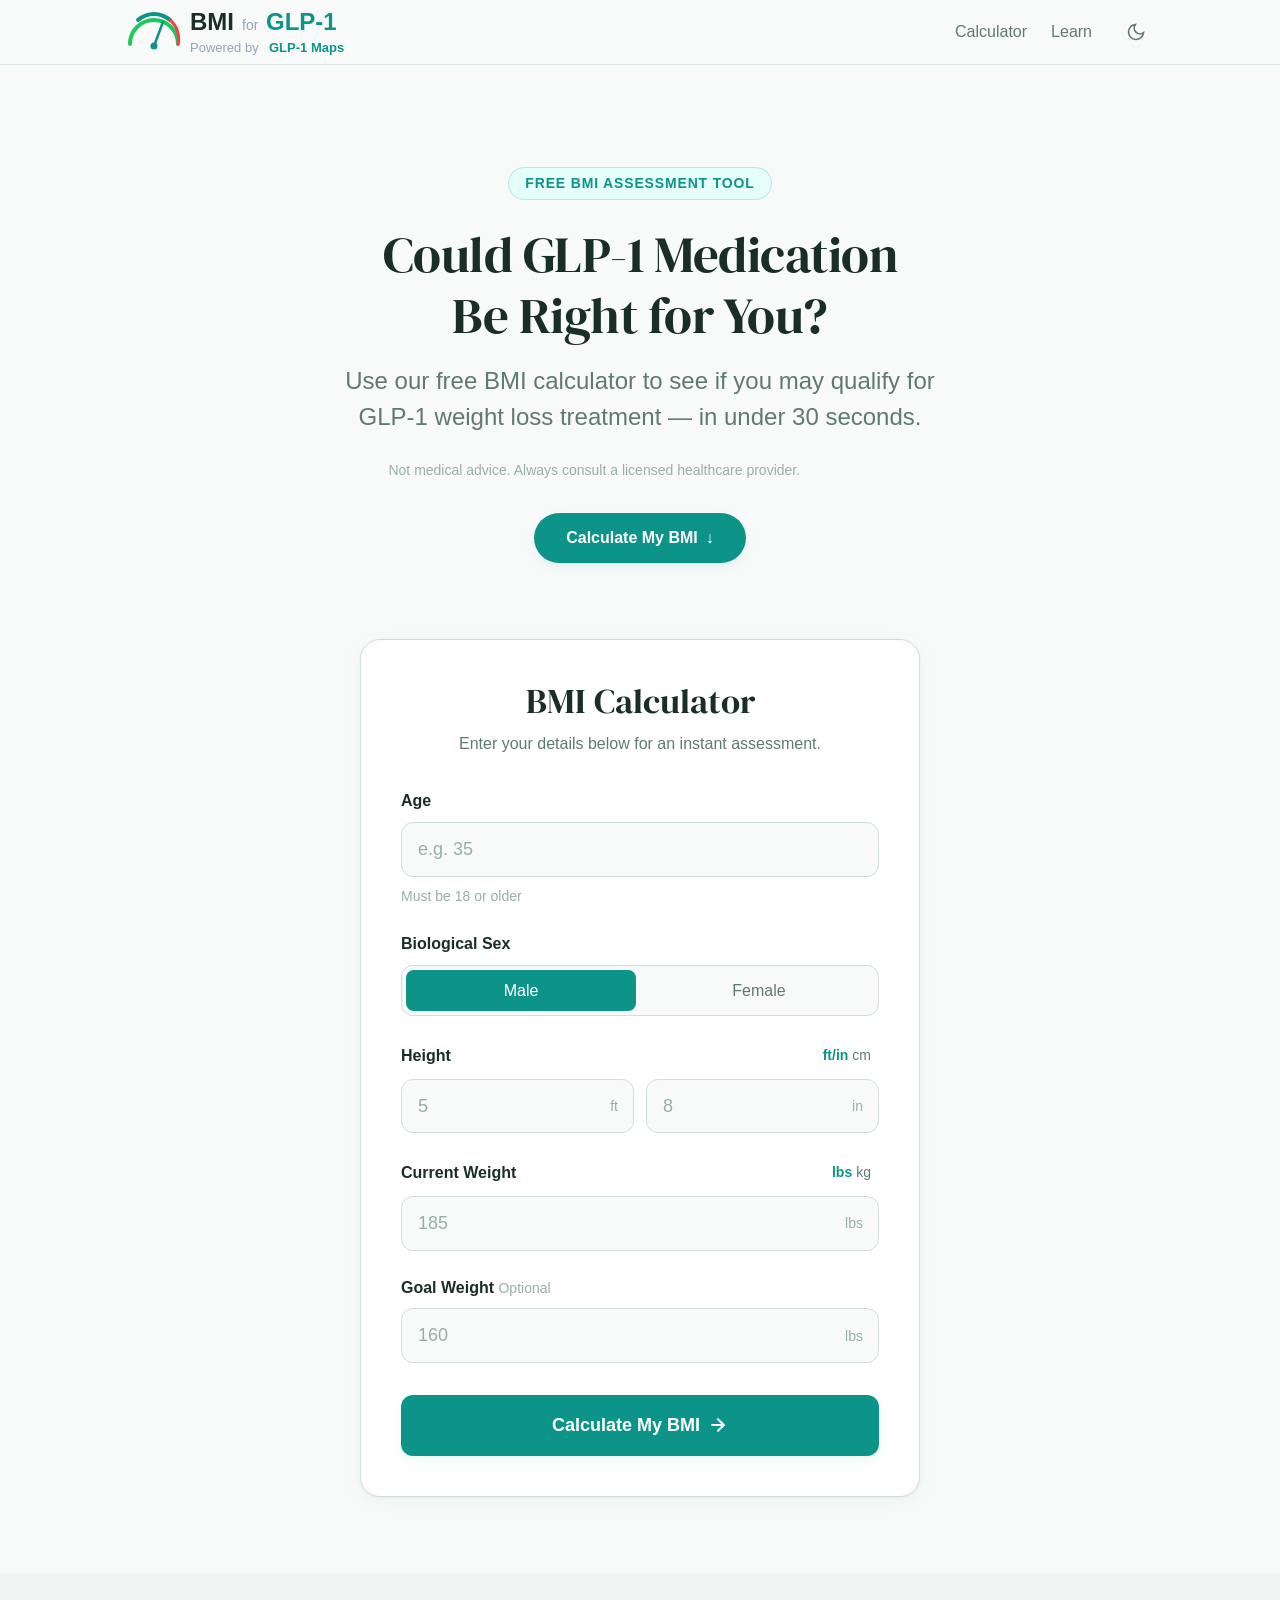
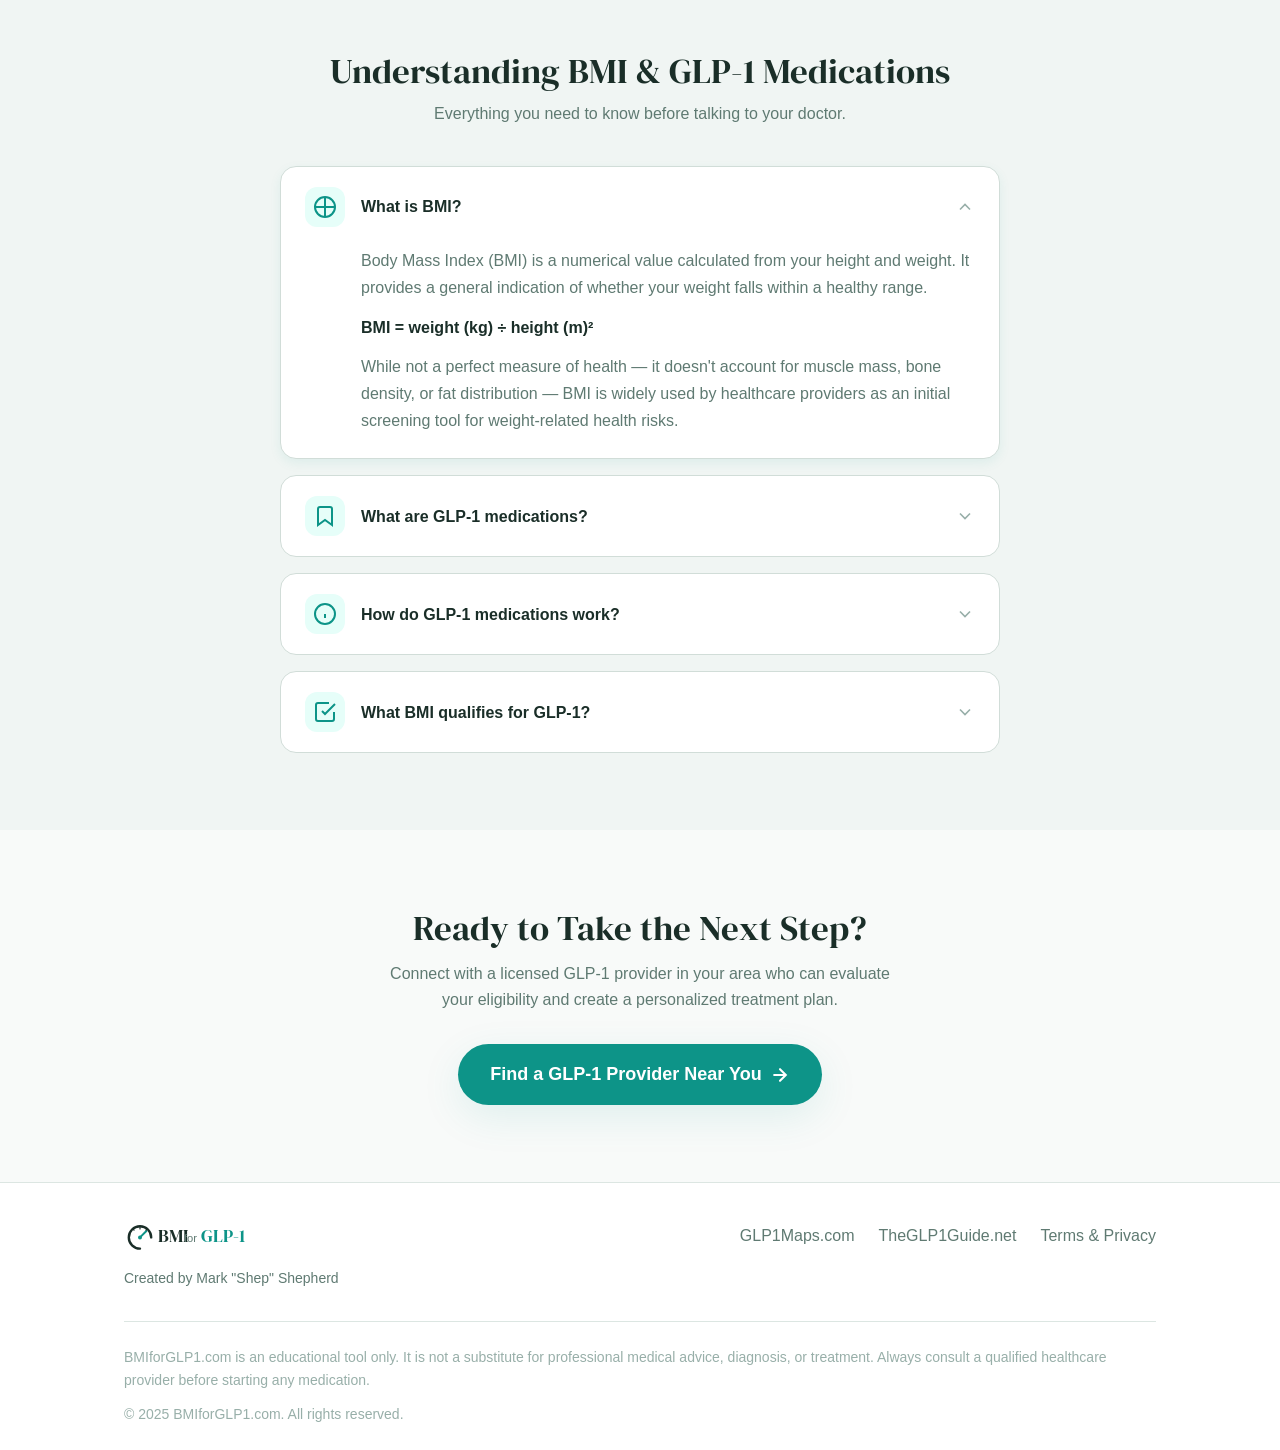
==== index.html @ 91abc040 "Add Yucca telehealth brand — Louie priority order: Embody, Yucca, Eden" ====
<!DOCTYPE html>
<html lang="en">
<head>
  <meta charset="UTF-8">
  <meta name="viewport" content="width=device-width, initial-scale=1.0">
  <title>BMI Calculator for GLP-1 | Check If You Qualify for Ozempic, Wegovy &amp; More</title>
  <meta name="description" content="Free BMI calculator to check if you may qualify for GLP-1 weight loss medications like Ozempic, Wegovy, Mounjaro, and Zepbound. Instant results.">
  <link rel="canonical" href="https://www.bmiforglp1.com/">

  <!-- Fonts: General Sans for body, DM Serif Display for headings -->
  <link href="https://api.fontshare.com/v2/css?f[]=general-sans@400,500,600,700&display=swap" rel="stylesheet">
  <link rel="preconnect" href="https://fonts.googleapis.com">
  <link rel="preconnect" href="https://fonts.gstatic.com" crossorigin>
  <link href="https://fonts.googleapis.com/css2?family=DM+Serif+Display:ital@0;1&display=swap" rel="stylesheet">

  <!-- Favicon -->
  <link rel="icon" type="image/svg+xml" href="data:image/svg+xml,%3Csvg xmlns='http://www.w3.org/2000/svg' viewBox='0 0 32 32'%3E%3Crect width='32' height='32' rx='6' fill='%230d9488'/%3E%3Ctext x='16' y='22' text-anchor='middle' font-family='sans-serif' font-weight='700' font-size='16' fill='white'%3EBMI%3C/text%3E%3C/svg%3E">

  <!-- Schema.org structured data -->
  <script type="application/ld+json">
  {
    "@context": "https://schema.org",
    "@type": "MedicalWebPage",
    "name": "BMI Calculator for GLP-1 Eligibility",
    "description": "Free BMI calculator to check if you may qualify for GLP-1 weight loss medications like Ozempic, Wegovy, Mounjaro, and Zepbound.",
    "url": "https://www.bmiforglp1.com/",
    "mainEntity": {
      "@type": "FAQPage",
      "mainEntity": [
        {
          "@type": "Question",
          "name": "What is BMI?",
          "acceptedAnswer": {
            "@type": "Answer",
            "text": "Body Mass Index (BMI) is a numerical value calculated from your height and weight. It provides a general indication of whether your weight falls within a healthy range. BMI = weight (kg) / height (m)². While not a perfect measure of health, BMI is widely used by healthcare providers as a screening tool."
          }
        },
        {
          "@type": "Question",
          "name": "What are GLP-1 medications?",
          "acceptedAnswer": {
            "@type": "Answer",
            "text": "GLP-1 receptor agonists are a class of medications that mimic the GLP-1 hormone. Brand names include Ozempic and Wegovy (semaglutide), Mounjaro and Zepbound (tirzepatide), Saxenda (liraglutide), and Trulicity (dulaglutide)."
          }
        },
        {
          "@type": "Question",
          "name": "How do GLP-1 medications work?",
          "acceptedAnswer": {
            "@type": "Answer",
            "text": "GLP-1 medications work by mimicking the GLP-1 hormone, which slows gastric emptying so food stays in your stomach longer, reduces appetite signals in the brain, helps regulate blood sugar by stimulating insulin release, and may reduce cravings and food-focused thinking."
          }
        },
        {
          "@type": "Question",
          "name": "What BMI qualifies for GLP-1?",
          "acceptedAnswer": {
            "@type": "Answer",
            "text": "FDA guidelines indicate BMI ≥ 30 (obesity) qualifies for GLP-1 weight loss medications. BMI 27-29.9 (overweight) may qualify if you have at least one weight-related condition such as type 2 diabetes, hypertension, or dyslipidemia."
          }
        }
      ]
    }
  }
  </script>

  <link rel="stylesheet" href="style.css">
</head>
<body>
  <!-- Header -->
  <header class="site-header">
    <div class="container header-inner">
      <a href="https://www.glp1maps.com" target="_blank" rel="noopener" class="logo-link" aria-label="Visit GLP-1 Maps">
        <svg class="logo-svg" viewBox="0 0 260 56" fill="none" xmlns="http://www.w3.org/2000/svg" aria-label="BMIforGLP1 logo" style="width:260px;height:56px">
          <!-- Gauge arc: green/teal/red -->
          <path d="M6 40 A24 24 0 0 1 54 40" stroke="#22c55e" stroke-width="4" stroke-linecap="round" fill="none"/>
          <path d="M14 16 A24 24 0 0 1 46 16" stroke="#0d9488" stroke-width="4" stroke-linecap="round" fill="none"/>
          <path d="M46 16 A24 24 0 0 1 54 40" stroke="#ef4444" stroke-width="3" stroke-linecap="round" fill="none"/>
          <!-- Needle -->
          <line x1="30" y1="42" x2="39" y2="18" stroke="var(--color-primary, #0d9488)" stroke-width="2.5" stroke-linecap="round"/>
          <circle cx="30" cy="42" r="3.5" fill="var(--color-primary, #0d9488)"/>
          <!-- BMI bold -->
          <text x="66" y="26" font-family="-apple-system, BlinkMacSystemFont, sans-serif" font-size="24" font-weight="800" fill="currentColor">BMI</text>
          <!-- for -->
          <text x="118" y="26" font-family="-apple-system, BlinkMacSystemFont, sans-serif" font-size="14" font-weight="400" fill="#94a3b8">for</text>
          <!-- GLP-1 bold teal -->
          <text x="142" y="26" font-family="-apple-system, BlinkMacSystemFont, sans-serif" font-size="24" font-weight="800" fill="var(--color-primary, #0d9488)">GLP-1</text>
          <!-- Powered by GLP-1 Maps -->
          <text x="66" y="48" font-family="-apple-system, BlinkMacSystemFont, sans-serif" font-size="13" font-weight="400" fill="#94a3b8">Powered by</text>
          <text x="145" y="48" font-family="-apple-system, BlinkMacSystemFont, sans-serif" font-size="13" font-weight="700" fill="var(--color-primary, #0d9488)">GLP-1 Maps</text>
        </svg>
      </a>
      <nav class="header-nav">
        <a href="#calculator" class="nav-link">Calculator</a>
        <a href="#learn" class="nav-link">Learn</a>
        <button data-theme-toggle aria-label="Switch to dark mode" class="theme-toggle">
          <svg width="20" height="20" viewBox="0 0 24 24" fill="none" stroke="currentColor" stroke-width="2"><path d="M21 12.79A9 9 0 1 1 11.21 3 7 7 0 0 0 21 12.79z"/></svg>
        </button>
      </nav>
    </div>
  </header>

  <main>
    <!-- Hero Section -->
    <section class="hero">
      <div class="container hero-inner">
        <div class="hero-badge">Free BMI Assessment Tool</div>
        <h1 class="hero-title">Could GLP-1 Medication Be Right for You?</h1>
        <p class="hero-subtitle">Use our free BMI calculator to see if you may qualify for GLP-1 weight loss treatment — in under 30 seconds.</p>
        <p class="hero-disclaimer">Not medical advice. Always consult a licensed healthcare provider.</p>
        <a href="#calculator" class="hero-cta">Calculate My BMI <span aria-hidden="true">↓</span></a>
      </div>
    </section>

    <!-- Calculator Section -->
    <section class="calculator-section" id="calculator">
      <div class="container">
        <div class="calculator-card">
          <div class="calculator-header">
            <h2 class="calculator-title">BMI Calculator</h2>
            <p class="calculator-desc">Enter your details below for an instant assessment.</p>
          </div>

          <form id="bmi-form" class="calculator-form" novalidate>
            <!-- Age -->
            <div class="form-group">
              <label for="age" class="form-label">Age</label>
              <input type="number" id="age" name="age" min="18" max="120" placeholder="e.g. 35" required class="form-input">
              <span class="form-hint">Must be 18 or older</span>
            </div>

            <!-- Sex -->
            <div class="form-group">
              <label class="form-label">Biological Sex</label>
              <div class="toggle-group" role="radiogroup" aria-label="Biological sex">
                <button type="button" class="toggle-btn active" data-value="male" role="radio" aria-checked="true">Male</button>
                <button type="button" class="toggle-btn" data-value="female" role="radio" aria-checked="false">Female</button>
              </div>
            </div>

            <!-- Height -->
            <div class="form-group">
              <div class="label-row">
                <label class="form-label">Height</label>
                <button type="button" class="unit-switch" id="height-unit-switch" aria-label="Switch height units">
                  <span class="unit-active" data-unit="imperial">ft/in</span>
                  <span data-unit="metric">cm</span>
                </button>
              </div>
              <div class="height-inputs" id="height-imperial">
                <div class="input-with-unit">
                  <input type="number" id="height-ft" name="height-ft" min="3" max="8" placeholder="5" required class="form-input">
                  <span class="input-unit">ft</span>
                </div>
                <div class="input-with-unit">
                  <input type="number" id="height-in" name="height-in" min="0" max="11" placeholder="8" required class="form-input">
                  <span class="input-unit">in</span>
                </div>
              </div>
              <div class="height-inputs hidden" id="height-metric">
                <div class="input-with-unit">
                  <input type="number" id="height-cm" name="height-cm" min="100" max="250" placeholder="173" class="form-input">
                  <span class="input-unit">cm</span>
                </div>
              </div>
            </div>

            <!-- Weight -->
            <div class="form-group">
              <div class="label-row">
                <label for="weight" class="form-label">Current Weight</label>
                <button type="button" class="unit-switch" id="weight-unit-switch" aria-label="Switch weight units">
                  <span class="unit-active" data-unit="imperial">lbs</span>
                  <span data-unit="metric">kg</span>
                </button>
              </div>
              <div id="weight-imperial">
                <div class="input-with-unit">
                  <input type="number" id="weight-lbs" name="weight-lbs" min="50" max="1000" placeholder="185" required class="form-input">
                  <span class="input-unit">lbs</span>
                </div>
              </div>
              <div id="weight-metric" class="hidden">
                <div class="input-with-unit">
                  <input type="number" id="weight-kg" name="weight-kg" min="20" max="500" placeholder="84" class="form-input">
                  <span class="input-unit">kg</span>
                </div>
              </div>
            </div>

            <!-- Goal Weight -->
            <div class="form-group">
              <label class="form-label">Goal Weight <span class="optional-tag">Optional</span></label>
              <div id="goal-imperial">
                <div class="input-with-unit">
                  <input type="number" id="goal-lbs" name="goal-lbs" min="50" max="500" placeholder="160" class="form-input">
                  <span class="input-unit" id="goal-unit-label">lbs</span>
                </div>
              </div>
              <div id="goal-metric" class="hidden">
                <div class="input-with-unit">
                  <input type="number" id="goal-kg" name="goal-kg" min="20" max="300" placeholder="73" class="form-input">
                  <span class="input-unit">kg</span>
                </div>
              </div>
            </div>

            <button type="submit" class="calculate-btn" id="calculate-btn">
              <span class="btn-text">Calculate My BMI</span>
              <svg class="btn-icon" width="20" height="20" viewBox="0 0 24 24" fill="none" stroke="currentColor" stroke-width="2.5" stroke-linecap="round"><path d="M5 12h14M12 5l7 7-7 7"/></svg>
            </button>
          </form>
        </div>

        <!-- Results (hidden initially) -->
        <div class="results-card hidden" id="results-section">
          <div class="results-header">
            <h2 class="results-title">Your Results</h2>
          </div>

          <!-- BMI Number -->
          <div class="bmi-result">
            <div class="bmi-number" id="bmi-number">--</div>
            <div class="bmi-label">Your BMI</div>
            <div class="bmi-category" id="bmi-category">--</div>
          </div>

          <!-- BMI Gauge -->
          <div class="bmi-gauge-wrapper">
            <svg class="bmi-gauge" viewBox="0 0 300 190" aria-label="BMI scale gauge">
              <!-- Colored arc segments -->
              <!-- Underweight: blue -->
              <path class="gauge-seg" d="M 30 160 A 130 130 0 0 1 73 48" fill="none" stroke="#3b82f6" stroke-width="22" stroke-linecap="round"/>
              <!-- Normal: green -->
              <path class="gauge-seg" d="M 73 48 A 130 130 0 0 1 150 30" fill="none" stroke="#22c55e" stroke-width="22"/>
              <!-- Overweight: yellow -->
              <path class="gauge-seg" d="M 150 30 A 130 130 0 0 1 215 45" fill="none" stroke="#eab308" stroke-width="22"/>
              <!-- Obese I: orange -->
              <path class="gauge-seg" d="M 215 45 A 130 130 0 0 1 255 85" fill="none" stroke="#f97316" stroke-width="22"/>
              <!-- Obese II: red -->
              <path class="gauge-seg" d="M 255 85 A 130 130 0 0 1 272 125" fill="none" stroke="#ef4444" stroke-width="22"/>
              <!-- Obese III: deep red -->
              <path class="gauge-seg" d="M 272 125 A 130 130 0 0 1 280 160" fill="none" stroke="#b91c1c" stroke-width="22" stroke-linecap="round"/>
              
              <!-- Labels along the arc -->
              <text x="25" y="178" font-size="11" fill="var(--color-text-faint)" font-family="'General Sans', sans-serif" text-anchor="middle">15</text>
              <text x="68" y="38" font-size="11" fill="var(--color-text-faint)" font-family="'General Sans', sans-serif" text-anchor="middle">18.5</text>
              <text x="150" y="18" font-size="11" fill="var(--color-text-faint)" font-family="'General Sans', sans-serif" text-anchor="middle">25</text>
              <text x="222" y="34" font-size="11" fill="var(--color-text-faint)" font-family="'General Sans', sans-serif" text-anchor="middle">30</text>
              <text x="262" y="76" font-size="11" fill="var(--color-text-faint)" font-family="'General Sans', sans-serif" text-anchor="middle">35</text>
              <text x="280" y="118" font-size="11" fill="var(--color-text-faint)" font-family="'General Sans', sans-serif" text-anchor="middle">40</text>
              <text x="285" y="178" font-size="11" fill="var(--color-text-faint)" font-family="'General Sans', sans-serif" text-anchor="middle">45</text>

              <!-- Pointer indicator -->
              <g id="gauge-pointer">
                <!-- Needle line from center to near edge of arc -->
                <line x1="150" y1="160" x2="150" y2="50" stroke="var(--color-text)" stroke-width="4" stroke-linecap="round"/>
                <!-- Arrowhead at tip -->
                <circle cx="150" cy="50" r="6" fill="var(--color-text)"/>
                <!-- Hub circle -->
                <circle cx="150" cy="160" r="12" fill="var(--color-text)"/>
                <circle cx="150" cy="160" r="6" fill="var(--color-surface)"/>
              </g>
            </svg>
          </div>

          <!-- Eligibility Assessment -->
          <div class="eligibility-card" id="eligibility-card">
            <div class="eligibility-icon" id="eligibility-icon"></div>
            <h3 class="eligibility-title" id="eligibility-title">--</h3>
            <p class="eligibility-text" id="eligibility-text">--</p>
          </div>

          <!-- Goal weight info -->
          <div class="goal-info hidden" id="goal-info">
            <div class="goal-stat">
              <span class="goal-stat-label">Weight to Goal</span>
              <span class="goal-stat-value" id="weight-to-goal">--</span>
            </div>
            <div class="goal-stat">
              <span class="goal-stat-label">Goal BMI</span>
              <span class="goal-stat-value" id="goal-bmi">--</span>
            </div>
          </div>

          <!-- CTA -->
          <a href="https://www.glp1maps.com" target="_blank" rel="noopener" class="provider-cta">
            Find a GLP-1 Provider Near You
            <svg width="18" height="18" viewBox="0 0 24 24" fill="none" stroke="currentColor" stroke-width="2.5" stroke-linecap="round"><path d="M5 12h14M12 5l7 7-7 7"/></svg>
          </a>
        </div>

        <!-- Email Capture (hidden until results show) -->
        <div class="email-card hidden" id="email-section">
          <div class="email-inner">
            <h3 class="email-title">Want a detailed GLP-1 readiness report?</h3>
            <p class="email-desc">Enter your email and we'll send you a personalized report with next steps.</p>
            <form id="email-form" class="email-form">
              <input type="email" id="email-input" placeholder="your@email.com" required class="form-input email-input-field">
              <button type="submit" class="email-btn">Send My Report</button>
            </form>
            <div class="email-success hidden" id="email-success">
              <svg width="24" height="24" viewBox="0 0 24 24" fill="none" stroke="var(--color-primary)" stroke-width="2.5"><path d="M20 6L9 17l-5-5"/></svg>
              <p>Check your inbox! In the meantime, <a href="https://www.glp1maps.com" target="_blank" rel="noopener">find GLP-1 providers near you →</a></p>
            </div>
          </div>
        </div>
      </div>
    </section>

    <!-- Telehealth Providers -->
    <section class="hidden" id="telehealth-section" style="padding:40px 0">
      <div class="container">
        <h3 style="font-size:1.25rem;font-weight:700;margin-bottom:4px">Prefer Telehealth? Start from Home</h3>
        <p style="font-size:0.875rem;color:var(--color-text-muted);margin-bottom:24px">These nationwide telehealth providers can prescribe GLP-1 medications online and ship directly to your door.</p>
        <div style="display:grid;grid-template-columns:repeat(auto-fit,minmax(250px,1fr));gap:16px">
          <a href="https://track.revoffers.com/aff_c?offer_id=1548&aff_id=12150" target="_blank" rel="noopener noreferrer sponsored" style="display:block;padding:20px;border:1px solid var(--color-border);border-radius:12px;text-decoration:none;transition:box-shadow 0.2s" onmouseover="this.style.boxShadow='0 4px 12px rgba(0,0,0,0.1)'" onmouseout="this.style.boxShadow='none'">
            <div style="display:flex;justify-content:space-between;margin-bottom:12px"><strong style="color:var(--color-text)">Embody</strong><span style="font-size:10px;background:#fce7f3;color:#be185d;padding:2px 8px;border-radius:99px;font-weight:600">New & Trending</span></div>
            <p style="font-size:12px;color:var(--color-text-muted);margin-bottom:12px">Fast-scaling GLP-1 telehealth brand. Licensed providers, streamlined enrollment, nationwide shipping.</p>
            <span style="font-size:13px;font-weight:600;color:var(--color-primary)">Learn More →</span>
          </a>
          <a href="https://track.revoffers.com/aff_c?offer_id=1460&aff_id=12150" target="_blank" rel="noopener noreferrer sponsored" style="display:block;padding:20px;border:1px solid var(--color-border);border-radius:12px;text-decoration:none;transition:box-shadow 0.2s" onmouseover="this.style.boxShadow='0 4px 12px rgba(0,0,0,0.1)'" onmouseout="this.style.boxShadow='none'">
            <div style="display:flex;justify-content:space-between;margin-bottom:12px"><strong style="color:var(--color-text)">Yucca</strong><span style="font-size:10px;background:#e0e7ff;color:#4338ca;padding:2px 8px;border-radius:99px;font-weight:600">Rising Star</span></div>
            <p style="font-size:12px;color:var(--color-text-muted);margin-bottom:12px">Scaling GLP-1 telehealth brand. Streamlined online consultation and direct-to-patient delivery.</p>
            <span style="font-size:13px;font-weight:600;color:var(--color-primary)">Learn More →</span>
          </a>
          <a href="https://track.revoffers.com/aff_c?offer_id=1435&aff_id=12150" target="_blank" rel="noopener noreferrer sponsored" style="display:block;padding:20px;border:1px solid var(--color-border);border-radius:12px;text-decoration:none;transition:box-shadow 0.2s" onmouseover="this.style.boxShadow='0 4px 12px rgba(0,0,0,0.1)'" onmouseout="this.style.boxShadow='none'">
            <div style="display:flex;justify-content:space-between;margin-bottom:12px"><strong style="color:var(--color-text)">Eden</strong><span style="font-size:10px;background:#d1fae5;color:#065f46;padding:2px 8px;border-radius:99px;font-weight:600">Editor's Pick</span></div>
            <p style="font-size:12px;color:var(--color-text-muted);margin-bottom:12px">Provider-led metabolic wellness with GLP-1 treatment, comprehensive lab work, and all-inclusive pricing.</p>
            <span style="font-size:13px;font-weight:600;color:var(--color-primary)">Learn More →</span>
          </a>
          <a href="https://track.revoffers.com/aff_c?offer_id=738&aff_id=12150" target="_blank" rel="noopener noreferrer sponsored" style="display:block;padding:20px;border:1px solid var(--color-border);border-radius:12px;text-decoration:none;transition:box-shadow 0.2s" onmouseover="this.style.boxShadow='0 4px 12px rgba(0,0,0,0.1)'" onmouseout="this.style.boxShadow='none'">
            <div style="display:flex;justify-content:space-between;margin-bottom:12px"><strong style="color:var(--color-text)">Enhance MD</strong><span style="font-size:10px;background:#dbeafe;color:#2563eb;padding:2px 8px;border-radius:99px;font-weight:600">Top Rated</span></div>
            <p style="font-size:12px;color:var(--color-text-muted);margin-bottom:12px">Physician-led medical weight management with GLP-1 treatment. Comprehensive labs included.</p>
            <span style="font-size:13px;font-weight:600;color:var(--color-primary)">Learn More →</span>
          </a>
        </div>
        <div style="text-align:center;margin-top:16px">
          <button onclick="var el=document.getElementById('more-telehealth');var btn=this;if(el.style.display==='none'){el.style.display='grid';btn.textContent='Show Less ▲'}else{el.style.display='none';btn.textContent='More Telehealth Options ▼'}" style="font-size:13px;font-weight:500;color:var(--color-primary);background:none;border:none;cursor:pointer">More Telehealth Options ▼</button>
        </div>
        <div id="more-telehealth" style="display:none;grid-template-columns:repeat(auto-fit,minmax(250px,1fr));gap:16px;margin-top:16px">
          <a href="https://track.revoffers.com/aff_c?offer_id=1518&aff_id=12150" target="_blank" rel="noopener noreferrer sponsored" style="display:block;padding:20px;border:1px solid var(--color-border);border-radius:12px;text-decoration:none;transition:box-shadow 0.2s" onmouseover="this.style.boxShadow='0 4px 12px rgba(0,0,0,0.1)'" onmouseout="this.style.boxShadow='none'">
            <div style="display:flex;justify-content:space-between;margin-bottom:12px"><strong style="color:var(--color-text)">Breeze Meds</strong><span style="font-size:10px;background:#dcfce7;color:#16a34a;padding:2px 8px;border-radius:99px;font-weight:600">Most Popular</span></div>
            <p style="font-size:12px;color:var(--color-text-muted);margin-bottom:12px">GLP-1 weight loss programs with licensed providers. Fast approvals and home delivery nationwide.</p>
            <span style="font-size:13px;font-weight:600;color:var(--color-primary)">Learn More →</span>
          </a>
          <a href="https://track.revoffers.com/aff_c?offer_id=1519&aff_id=12150" target="_blank" rel="noopener noreferrer sponsored" style="display:block;padding:20px;border:1px solid var(--color-border);border-radius:12px;text-decoration:none;transition:box-shadow 0.2s" onmouseover="this.style.boxShadow='0 4px 12px rgba(0,0,0,0.1)'" onmouseout="this.style.boxShadow='none'">
            <div style="display:flex;justify-content:space-between;margin-bottom:12px"><strong style="color:var(--color-text)">Care Bare Rx</strong><span style="font-size:10px;background:#f3e8ff;color:#9333ea;padding:2px 8px;border-radius:99px;font-weight:600">Best Value</span></div>
            <p style="font-size:12px;color:var(--color-text-muted);margin-bottom:12px">Comprehensive GLP-1 programs with multiple medication options and ongoing medical support.</p>
            <span style="font-size:13px;font-weight:600;color:var(--color-primary)">Learn More →</span>
          </a>
          <a href="https://track.revoffers.com/aff_c?offer_id=1304&aff_id=12150" target="_blank" rel="noopener noreferrer sponsored" style="display:block;padding:20px;border:1px solid var(--color-border);border-radius:12px;text-decoration:none;transition:box-shadow 0.2s" onmouseover="this.style.boxShadow='0 4px 12px rgba(0,0,0,0.1)'" onmouseout="this.style.boxShadow='none'">
            <div style="display:flex;justify-content:space-between;margin-bottom:12px"><strong style="color:var(--color-text)">Direct Meds</strong><span style="font-size:10px;background:#fff7ed;color:#c2410c;padding:2px 8px;border-radius:99px;font-weight:600">Fast Start</span></div>
            <p style="font-size:12px;color:var(--color-text-muted);margin-bottom:12px">Affordable GLP-1 prescriptions with direct-to-patient shipping. Simple online consultation and fast fulfillment.</p>
            <span style="font-size:13px;font-weight:600;color:var(--color-primary)">Learn More →</span>
          </a>
          <a href="https://track.revoffers.com/aff_c?offer_id=1286&aff_id=12150" target="_blank" rel="noopener noreferrer sponsored" style="display:block;padding:20px;border:1px solid var(--color-border);border-radius:12px;text-decoration:none;transition:box-shadow 0.2s" onmouseover="this.style.boxShadow='0 4px 12px rgba(0,0,0,0.1)'" onmouseout="this.style.boxShadow='none'">
            <div style="display:flex;justify-content:space-between;margin-bottom:12px"><strong style="color:var(--color-text)">Sprout Health</strong><span style="font-size:10px;background:#ccfbf1;color:#0f766e;padding:2px 8px;border-radius:99px;font-weight:600">New</span></div>
            <p style="font-size:12px;color:var(--color-text-muted);margin-bottom:12px">GLP-1 medications for safe and reliable weight loss. Lab-driven personalization with licensed providers.</p>
            <span style="font-size:13px;font-weight:600;color:var(--color-primary)">Learn More →</span>
          </a>
          <a href="https://track.revoffers.com/aff_c?offer_id=1508&aff_id=12150" target="_blank" rel="noopener noreferrer sponsored" style="display:block;padding:20px;border:1px solid var(--color-border);border-radius:12px;text-decoration:none;transition:box-shadow 0.2s" onmouseover="this.style.boxShadow='0 4px 12px rgba(0,0,0,0.1)'" onmouseout="this.style.boxShadow='none'">
            <div style="display:flex;justify-content:space-between;margin-bottom:12px"><strong style="color:var(--color-text)">Zealthy</strong><span style="font-size:10px;background:#f3f4f6;color:#4b5563;padding:2px 8px;border-radius:99px;font-weight:600">Simple</span></div>
            <p style="font-size:12px;color:var(--color-text-muted);margin-bottom:12px">Telehealth platform connecting patients with providers for GLP-1 and weight management prescriptions.</p>
            <span style="font-size:13px;font-weight:600;color:var(--color-primary)">Learn More →</span>
          </a>
        </div>
        <p style="font-size:10px;color:var(--color-text-muted);text-align:center;margin-top:16px">Telehealth partners shown above are independent services. GLP-1 Maps may receive compensation for referrals.</p>
      </div>
    </section>

    <!-- Manufacturer Savings -->
    <section class="hidden" id="savings-section" style="padding:20px 0 40px">
      <div class="container">
        <h3 style="font-size:1.25rem;font-weight:700;margin-bottom:4px">Manufacturer Savings Programs</h3>
        <p style="font-size:0.875rem;color:var(--color-text-muted);margin-bottom:24px">Drug manufacturers offer savings cards that can reduce your cost to as little as $25/month.</p>
        <div style="display:grid;grid-template-columns:repeat(auto-fit,minmax(280px,1fr));gap:16px">
          <a href="https://www.novocare.com/eligibility/psp.html" target="_blank" rel="noopener" style="display:block;padding:20px;border:1px solid #bfdbfe;border-radius:12px;background:#eff6ff;text-decoration:none">
            <span style="font-size:11px;font-weight:600;color:#2563eb">Novo Nordisk</span>
            <h4 style="font-weight:700;font-size:14px;color:var(--color-text);margin:4px 0">NovoCare Patient Savings</h4>
            <span style="display:inline-block;font-size:11px;font-weight:700;color:#2563eb;background:#dbeafe;padding:2px 10px;border-radius:99px;margin-bottom:8px">As low as $25/month</span>
            <p style="font-size:12px;color:var(--color-text-muted);margin-bottom:8px">For Ozempic, Wegovy, Rybelsus, Saxenda. Eligible commercially insured patients may pay as little as $25/month.</p>
            <span style="font-size:12px;font-weight:600;color:#2563eb">Check Eligibility →</span>
          </a>
          <a href="https://www.lillydirect.com" target="_blank" rel="noopener" style="display:block;padding:20px;border:1px solid #fecaca;border-radius:12px;background:#fef2f2;text-decoration:none">
            <span style="font-size:11px;font-weight:600;color:#dc2626">Eli Lilly</span>
            <h4 style="font-weight:700;font-size:14px;color:var(--color-text);margin:4px 0">Lilly Savings Card</h4>
            <span style="display:inline-block;font-size:11px;font-weight:700;color:#dc2626;background:#fecaca;padding:2px 10px;border-radius:99px;margin-bottom:8px">Starting at $25/month</span>
            <p style="font-size:12px;color:var(--color-text-muted);margin-bottom:8px">For Mounjaro, Zepbound, Trulicity. Commercially insured patients may pay as little as $25/month.</p>
            <span style="font-size:12px;font-weight:600;color:#dc2626">Check Eligibility →</span>
          </a>
        </div>
      </div>
    </section>

    <!-- Rx Savings Card -->
    <section class="hidden" id="rx-card-section" style="padding:20px 0 40px">
      <div class="container">
        <div style="background:linear-gradient(135deg,#f0fdf4,#ecfdf5);border:1px solid #bbf7d0;border-radius:16px;padding:32px">
          <span style="display:inline-flex;align-items:center;gap:6px;font-size:11px;font-weight:600;color:#16a34a;background:#dcfce7;padding:4px 12px;border-radius:99px;margin-bottom:16px">100% Free — No Insurance Required</span>
          <h3 style="font-size:1.25rem;font-weight:700;margin-bottom:8px;color:var(--color-text)">Save Up to 80% on Your GLP-1 Prescription</h3>
          <p style="font-size:13px;color:var(--color-text-muted);margin-bottom:20px">Get a free prescription discount card accepted at 35,000+ pharmacies nationwide.</p>
          <a href="https://www.lowermyrx.com/card/?group=3914" target="_blank" rel="noopener noreferrer sponsored" style="display:inline-flex;align-items:center;gap:8px;background:#16a34a;color:white;padding:12px 24px;border-radius:12px;font-size:14px;font-weight:700;text-decoration:none">Get Your Free Savings Card →</a>
          <p style="font-size:10px;color:var(--color-text-muted);margin-top:16px">No signup required. Works alongside or instead of insurance. GLP-1 Maps may receive compensation when you use this card.</p>
        </div>
      </div>
    </section>

    <!-- Educational Section -->
    <section class="education-section" id="learn">
      <div class="container">
        <h2 class="section-title">Understanding BMI &amp; GLP-1 Medications</h2>
        <p class="section-subtitle">Everything you need to know before talking to your doctor.</p>

        <div class="faq-grid">
          <!-- Card 1 -->
          <details class="faq-card" open>
            <summary class="faq-summary">
              <div class="faq-icon-wrap">
                <svg width="24" height="24" viewBox="0 0 24 24" fill="none" stroke="currentColor" stroke-width="2"><path d="M12 3v18M3 12h18"/><circle cx="12" cy="12" r="10"/></svg>
              </div>
              <span class="faq-question">What is BMI?</span>
              <svg class="faq-chevron" width="20" height="20" viewBox="0 0 24 24" fill="none" stroke="currentColor" stroke-width="2"><path d="M6 9l6 6 6-6"/></svg>
            </summary>
            <div class="faq-answer">
              <p>Body Mass Index (BMI) is a numerical value calculated from your height and weight. It provides a general indication of whether your weight falls within a healthy range.</p>
              <p><strong>BMI = weight (kg) ÷ height (m)²</strong></p>
              <p>While not a perfect measure of health — it doesn't account for muscle mass, bone density, or fat distribution — BMI is widely used by healthcare providers as an initial screening tool for weight-related health risks.</p>
            </div>
          </details>

          <!-- Card 2 -->
          <details class="faq-card">
            <summary class="faq-summary">
              <div class="faq-icon-wrap">
                <svg width="24" height="24" viewBox="0 0 24 24" fill="none" stroke="currentColor" stroke-width="2"><path d="M19 21l-7-5-7 5V5a2 2 0 012-2h10a2 2 0 012 2z"/></svg>
              </div>
              <span class="faq-question">What are GLP-1 medications?</span>
              <svg class="faq-chevron" width="20" height="20" viewBox="0 0 24 24" fill="none" stroke="currentColor" stroke-width="2"><path d="M6 9l6 6 6-6"/></svg>
            </summary>
            <div class="faq-answer">
              <p>GLP-1 receptor agonists are a class of medications originally developed for type 2 diabetes that have shown remarkable results for weight management. They mimic the GLP-1 hormone your body naturally produces.</p>
              <p><strong>Popular GLP-1 medications include:</strong></p>
              <ul>
                <li><strong>Ozempic</strong> &amp; <strong>Wegovy</strong> (semaglutide) by Novo Nordisk</li>
                <li><strong>Mounjaro</strong> &amp; <strong>Zepbound</strong> (tirzepatide) by Eli Lilly</li>
                <li><strong>Saxenda</strong> (liraglutide) by Novo Nordisk</li>
                <li><strong>Trulicity</strong> (dulaglutide) by Eli Lilly</li>
              </ul>
            </div>
          </details>

          <!-- Card 3 -->
          <details class="faq-card">
            <summary class="faq-summary">
              <div class="faq-icon-wrap">
                <svg width="24" height="24" viewBox="0 0 24 24" fill="none" stroke="currentColor" stroke-width="2"><circle cx="12" cy="12" r="10"/><path d="M12 16v-4M12 8h.01"/></svg>
              </div>
              <span class="faq-question">How do GLP-1 medications work?</span>
              <svg class="faq-chevron" width="20" height="20" viewBox="0 0 24 24" fill="none" stroke="currentColor" stroke-width="2"><path d="M6 9l6 6 6-6"/></svg>
            </summary>
            <div class="faq-answer">
              <p>GLP-1 medications work by mimicking the glucagon-like peptide-1 hormone, which plays several key roles:</p>
              <ul>
                <li><strong>Slows gastric emptying</strong> — food stays in your stomach longer, helping you feel full</li>
                <li><strong>Reduces appetite signals</strong> — acts on the brain to decrease hunger</li>
                <li><strong>Regulates blood sugar</strong> — stimulates insulin release when needed</li>
                <li><strong>May reduce cravings</strong> — decreases food-focused thinking and reward-driven eating</li>
              </ul>
              <p>Clinical trials have shown average weight loss of 15-22% of body weight with newer GLP-1 medications when combined with lifestyle changes.</p>
            </div>
          </details>

          <!-- Card 4 -->
          <details class="faq-card">
            <summary class="faq-summary">
              <div class="faq-icon-wrap">
                <svg width="24" height="24" viewBox="0 0 24 24" fill="none" stroke="currentColor" stroke-width="2"><path d="M9 11l3 3L22 4"/><path d="M21 12v7a2 2 0 01-2 2H5a2 2 0 01-2-2V5a2 2 0 012-2h11"/></svg>
              </div>
              <span class="faq-question">What BMI qualifies for GLP-1?</span>
              <svg class="faq-chevron" width="20" height="20" viewBox="0 0 24 24" fill="none" stroke="currentColor" stroke-width="2"><path d="M6 9l6 6 6-6"/></svg>
            </summary>
            <div class="faq-answer">
              <p>According to FDA guidelines and obesity medicine standards:</p>
              <ul>
                <li><strong>BMI ≥ 30</strong> (Obesity) — You may qualify for GLP-1 weight loss medications. The FDA has approved several GLP-1 drugs for adults with a BMI of 30 or higher.</li>
                <li><strong>BMI 27–29.9</strong> (Overweight) — You may qualify if you also have at least one weight-related health condition, such as type 2 diabetes, hypertension (high blood pressure), or dyslipidemia (high cholesterol).</li>
                <li><strong>BMI &lt; 27</strong> — GLP-1 medications are generally not indicated for weight loss at this BMI, though your doctor may consider them for blood sugar management if you have type 2 diabetes.</li>
              </ul>
              <p>Always consult a healthcare provider for a personalized assessment. BMI is just one factor in determining eligibility.</p>
            </div>
          </details>
        </div>
      </div>
    </section>

    <!-- Final CTA -->
    <section class="final-cta-section">
      <div class="container final-cta-inner">
        <h2 class="final-cta-title">Ready to Take the Next Step?</h2>
        <p class="final-cta-text">Connect with a licensed GLP-1 provider in your area who can evaluate your eligibility and create a personalized treatment plan.</p>
        <a href="https://www.glp1maps.com" target="_blank" rel="noopener" class="final-cta-btn">
          Find a GLP-1 Provider Near You
          <svg width="20" height="20" viewBox="0 0 24 24" fill="none" stroke="currentColor" stroke-width="2.5" stroke-linecap="round"><path d="M5 12h14M12 5l7 7-7 7"/></svg>
        </a>
      </div>
    </section>
  </main>

  <!-- Footer -->
  <footer class="site-footer">
    <div class="container footer-inner">
      <div class="footer-top">
        <div class="footer-brand">
          <svg class="footer-logo" viewBox="0 0 180 40" fill="none" xmlns="http://www.w3.org/2000/svg" aria-hidden="true">
            <path d="M20 32C12.268 32 6 25.732 6 18C6 10.268 12.268 4 20 4C27.732 4 34 10.268 34 18" stroke="currentColor" stroke-width="3" stroke-linecap="round"/>
            <circle cx="20" cy="18" r="2.5" fill="var(--color-primary)"/>
            <line x1="20" y1="18" x2="28" y2="10" stroke="var(--color-primary)" stroke-width="2.5" stroke-linecap="round"/>
            <line x1="11" y1="7" x2="12.5" y2="9" stroke="currentColor" stroke-width="1.5" stroke-linecap="round"/>
            <line x1="20" y1="5" x2="20" y2="7.5" stroke="currentColor" stroke-width="1.5" stroke-linecap="round"/>
            <line x1="29" y1="7" x2="27.5" y2="9" stroke="currentColor" stroke-width="1.5" stroke-linecap="round"/>
            <text x="42" y="24" font-family="'DM Serif Display', Georgia, serif" font-size="22" fill="currentColor">BMI</text>
            <text x="75" y="24" font-family="'General Sans', sans-serif" font-weight="400" font-size="14" fill="var(--color-text-muted)">for</text>
            <text x="96" y="24" font-family="'DM Serif Display', Georgia, serif" font-size="22" fill="var(--color-primary)">GLP-1</text>
          </svg>
          <p class="footer-credit">Created by Mark "Shep" Shepherd</p>
        </div>
        <div class="footer-links">
          <a href="https://www.glp1maps.com" target="_blank" rel="noopener">GLP1Maps.com</a>
          <a href="https://www.theglp1guide.net" target="_blank" rel="noopener">TheGLP1Guide.net</a>
          <a href="#" rel="noopener">Terms &amp; Privacy</a>
        </div>
      </div>
      <div class="footer-bottom">
        <p class="footer-disclaimer">BMIforGLP1.com is an educational tool only. It is not a substitute for professional medical advice, diagnosis, or treatment. Always consult a qualified healthcare provider before starting any medication.</p>
        <p class="footer-copy">&copy; 2025 BMIforGLP1.com. All rights reserved.</p>
      </div>
    </div>
  </footer>

  <script src="app.js"></script>
</body>
</html>
---- style.css ----
/* === DESIGN TOKENS === */
:root {
  /* Type Scale */
  --text-xs: clamp(0.75rem, 0.7rem + 0.25vw, 0.875rem);
  --text-sm: clamp(0.875rem, 0.8rem + 0.35vw, 1rem);
  --text-base: clamp(1rem, 0.95rem + 0.25vw, 1.125rem);
  --text-lg: clamp(1.125rem, 1rem + 0.75vw, 1.5rem);
  --text-xl: clamp(1.5rem, 1.2rem + 1.25vw, 2.25rem);
  --text-2xl: clamp(2rem, 1.2rem + 2.5vw, 3.5rem);

  /* Spacing */
  --space-1: 0.25rem;
  --space-2: 0.5rem;
  --space-3: 0.75rem;
  --space-4: 1rem;
  --space-5: 1.25rem;
  --space-6: 1.5rem;
  --space-8: 2rem;
  --space-10: 2.5rem;
  --space-12: 3rem;
  --space-16: 4rem;
  --space-20: 5rem;
  --space-24: 6rem;
  --space-32: 8rem;

  /* Fonts */
  --font-display: 'DM Serif Display', Georgia, serif;
  --font-body: 'General Sans', 'Helvetica Neue', sans-serif;

  /* Radius */
  --radius-sm: 0.375rem;
  --radius-md: 0.5rem;
  --radius-lg: 0.75rem;
  --radius-xl: 1rem;
  --radius-2xl: 1.25rem;
  --radius-full: 9999px;

  /* Transitions */
  --transition-interactive: 180ms cubic-bezier(0.16, 1, 0.3, 1);
  --ease-out: cubic-bezier(0.16, 1, 0.3, 1);

  /* Content widths */
  --content-narrow: 640px;
  --content-default: 720px;
  --content-wide: 1080px;
}

/* === LIGHT MODE === */
:root,
[data-theme='light'] {
  --color-bg: #f8faf9;
  --color-surface: #ffffff;
  --color-surface-2: #f0f5f3;
  --color-surface-offset: #e8f0ed;
  --color-border: #d1ddd8;
  --color-divider: #dce6e2;

  --color-text: #1a2e28;
  --color-text-muted: #5f7a72;
  --color-text-faint: #98afa9;
  --color-text-inverse: #ffffff;

  --color-primary: #0d9488;
  --color-primary-hover: #0a7a70;
  --color-primary-active: #086660;
  --color-primary-light: #ccfbf1;
  --color-primary-lighter: #e6fef9;

  --color-success: #16a34a;
  --color-warning: #d97706;
  --color-error: #dc2626;

  --shadow-sm: 0 1px 2px rgba(13, 148, 136, 0.05);
  --shadow-md: 0 4px 12px rgba(13, 148, 136, 0.08);
  --shadow-lg: 0 12px 40px rgba(13, 148, 136, 0.1);
  --shadow-card: 0 1px 3px rgba(0,0,0,0.04), 0 4px 16px rgba(13,148,136,0.06);
}

/* === DARK MODE === */
[data-theme='dark'] {
  --color-bg: #0f1714;
  --color-surface: #162019;
  --color-surface-2: #1a2921;
  --color-surface-offset: #1e2e26;
  --color-border: #2a3f35;
  --color-divider: #233029;

  --color-text: #d4e4dd;
  --color-text-muted: #8aa89c;
  --color-text-faint: #5a7b6e;
  --color-text-inverse: #0f1714;

  --color-primary: #2dd4bf;
  --color-primary-hover: #14b8a6;
  --color-primary-active: #0d9488;
  --color-primary-light: #1a3d36;
  --color-primary-lighter: #15302a;

  --color-success: #4ade80;
  --color-warning: #fbbf24;
  --color-error: #f87171;

  --shadow-sm: 0 1px 2px rgba(0,0,0,0.3);
  --shadow-md: 0 4px 12px rgba(0,0,0,0.4);
  --shadow-lg: 0 12px 40px rgba(0,0,0,0.5);
  --shadow-card: 0 1px 3px rgba(0,0,0,0.2), 0 4px 16px rgba(0,0,0,0.3);
}

@media (prefers-color-scheme: dark) {
  :root:not([data-theme]) {
    --color-bg: #0f1714;
    --color-surface: #162019;
    --color-surface-2: #1a2921;
    --color-surface-offset: #1e2e26;
    --color-border: #2a3f35;
    --color-divider: #233029;
    --color-text: #d4e4dd;
    --color-text-muted: #8aa89c;
    --color-text-faint: #5a7b6e;
    --color-text-inverse: #0f1714;
    --color-primary: #2dd4bf;
    --color-primary-hover: #14b8a6;
    --color-primary-active: #0d9488;
    --color-primary-light: #1a3d36;
    --color-primary-lighter: #15302a;
    --color-success: #4ade80;
    --color-warning: #fbbf24;
    --color-error: #f87171;
    --shadow-sm: 0 1px 2px rgba(0,0,0,0.3);
    --shadow-md: 0 4px 12px rgba(0,0,0,0.4);
    --shadow-lg: 0 12px 40px rgba(0,0,0,0.5);
    --shadow-card: 0 1px 3px rgba(0,0,0,0.2), 0 4px 16px rgba(0,0,0,0.3);
  }
}

/* === BASE RESET === */
*, *::before, *::after { box-sizing: border-box; margin: 0; padding: 0; }

html {
  -webkit-font-smoothing: antialiased;
  -moz-osx-font-smoothing: grayscale;
  text-rendering: optimizeLegibility;
  scroll-behavior: smooth;
  scroll-padding-top: var(--space-20);
}

body {
  min-height: 100dvh;
  line-height: 1.6;
  font-family: var(--font-body);
  font-size: var(--text-base);
  color: var(--color-text);
  background-color: var(--color-bg);
}

img, picture, video, canvas, svg { display: block; max-width: 100%; height: auto; }
input, button, textarea, select { font: inherit; color: inherit; }
h1, h2, h3, h4, h5, h6 { text-wrap: balance; line-height: 1.2; }
p, li, figcaption { text-wrap: pretty; max-width: 72ch; }

::selection {
  background: rgba(13, 148, 136, 0.2);
  color: var(--color-text);
}

:focus-visible {
  outline: 2px solid var(--color-primary);
  outline-offset: 3px;
  border-radius: var(--radius-sm);
}

a, button, [role='button'], input, textarea, select {
  transition: color var(--transition-interactive),
    background var(--transition-interactive),
    border-color var(--transition-interactive),
    box-shadow var(--transition-interactive);
}

button { cursor: pointer; background: none; border: none; }

@media (prefers-reduced-motion: reduce) {
  *, *::before, *::after {
    animation-duration: 0.01ms !important;
    animation-iteration-count: 1 !important;
    transition-duration: 0.01ms !important;
    scroll-behavior: auto !important;
  }
}

.sr-only {
  position: absolute; width: 1px; height: 1px; padding: 0; margin: -1px;
  overflow: hidden; clip: rect(0,0,0,0); white-space: nowrap; border-width: 0;
}

.hidden { display: none !important; }

/* === CONTAINER === */
.container {
  max-width: var(--content-wide);
  margin: 0 auto;
  padding-inline: var(--space-6);
}

@media (max-width: 480px) {
  .container { padding-inline: var(--space-4); }
}

/* === HEADER === */
.site-header {
  position: sticky;
  top: 0;
  z-index: 100;
  background: color-mix(in srgb, var(--color-bg) 85%, transparent);
  backdrop-filter: blur(12px);
  -webkit-backdrop-filter: blur(12px);
  border-bottom: 1px solid var(--color-divider);
}

.header-inner {
  display: flex;
  align-items: center;
  justify-content: space-between;
  height: 64px;
}

.logo-link {
  display: flex;
  align-items: center;
  text-decoration: none;
  color: var(--color-text);
}

.logo-svg {
  height: 36px;
  width: auto;
}

.header-nav {
  display: flex;
  align-items: center;
  gap: var(--space-6);
}

.nav-link {
  font-size: var(--text-sm);
  font-weight: 500;
  color: var(--color-text-muted);
  text-decoration: none;
  transition: color var(--transition-interactive);
}

.nav-link:hover {
  color: var(--color-primary);
}

.theme-toggle {
  display: flex;
  align-items: center;
  justify-content: center;
  width: 40px;
  height: 40px;
  border-radius: var(--radius-full);
  color: var(--color-text-muted);
  transition: color var(--transition-interactive), background var(--transition-interactive);
}

.theme-toggle:hover {
  color: var(--color-primary);
  background: var(--color-primary-lighter);
}

/* === HERO === */
.hero {
  padding: clamp(var(--space-16), 8vw, var(--space-32)) 0 clamp(var(--space-12), 6vw, var(--space-24));
  text-align: center;
}

.hero-inner {
  max-width: 700px;
  margin: 0 auto;
}

.hero-badge {
  display: inline-block;
  font-size: var(--text-xs);
  font-weight: 600;
  letter-spacing: 0.06em;
  text-transform: uppercase;
  color: var(--color-primary);
  background: var(--color-primary-lighter);
  border: 1px solid color-mix(in srgb, var(--color-primary) 20%, transparent);
  padding: var(--space-1) var(--space-4);
  border-radius: var(--radius-full);
  margin-bottom: var(--space-6);
}

.hero-title {
  font-family: var(--font-display);
  font-size: var(--text-2xl);
  font-weight: 400;
  color: var(--color-text);
  margin-bottom: var(--space-4);
  letter-spacing: -0.01em;
}

.hero-subtitle {
  font-size: var(--text-lg);
  color: var(--color-text-muted);
  margin-bottom: var(--space-6);
  max-width: 600px;
  margin-inline: auto;
  line-height: 1.5;
}

.hero-disclaimer {
  font-size: var(--text-xs);
  color: var(--color-text-faint);
  margin-bottom: var(--space-8);
}

.hero-cta {
  display: inline-flex;
  align-items: center;
  gap: var(--space-2);
  font-size: var(--text-sm);
  font-weight: 600;
  color: var(--color-text-inverse);
  background: var(--color-primary);
  padding: var(--space-3) var(--space-8);
  border-radius: var(--radius-full);
  text-decoration: none;
  transition: background var(--transition-interactive), transform var(--transition-interactive), box-shadow var(--transition-interactive);
  box-shadow: var(--shadow-md);
}

.hero-cta:hover {
  background: var(--color-primary-hover);
  transform: translateY(-1px);
  box-shadow: var(--shadow-lg);
}

.hero-cta:active {
  transform: translateY(0);
  background: var(--color-primary-active);
}

/* === CALCULATOR === */
.calculator-section {
  padding-bottom: clamp(var(--space-12), 6vw, var(--space-24));
}

.calculator-card {
  background: var(--color-surface);
  border: 1px solid var(--color-border);
  border-radius: var(--radius-2xl);
  padding: clamp(var(--space-6), 4vw, var(--space-10));
  max-width: 560px;
  margin: 0 auto;
  box-shadow: var(--shadow-card);
}

.calculator-header {
  text-align: center;
  margin-bottom: var(--space-8);
}

.calculator-title {
  font-family: var(--font-display);
  font-size: var(--text-xl);
  font-weight: 400;
  margin-bottom: var(--space-2);
}

.calculator-desc {
  font-size: var(--text-sm);
  color: var(--color-text-muted);
}

/* Form elements */
.calculator-form {
  display: flex;
  flex-direction: column;
  gap: var(--space-6);
}

.form-group {
  display: flex;
  flex-direction: column;
  gap: var(--space-2);
}

.form-label {
  font-size: var(--text-sm);
  font-weight: 600;
  color: var(--color-text);
}

.optional-tag {
  font-weight: 400;
  color: var(--color-text-faint);
  font-size: var(--text-xs);
}

.form-hint {
  font-size: var(--text-xs);
  color: var(--color-text-faint);
}

.label-row {
  display: flex;
  align-items: center;
  justify-content: space-between;
}

.form-input {
  width: 100%;
  padding: var(--space-3) var(--space-4);
  background: var(--color-bg);
  border: 1.5px solid var(--color-border);
  border-radius: var(--radius-lg);
  font-size: var(--text-base);
  color: var(--color-text);
  transition: border-color var(--transition-interactive), box-shadow var(--transition-interactive);
  -moz-appearance: textfield;
}

.form-input::-webkit-outer-spin-button,
.form-input::-webkit-inner-spin-button {
  -webkit-appearance: none;
  margin: 0;
}

.form-input::placeholder {
  color: var(--color-text-faint);
}

.form-input:focus {
  outline: none;
  border-color: var(--color-primary);
  box-shadow: 0 0 0 3px color-mix(in srgb, var(--color-primary) 15%, transparent);
}

.form-input.error {
  border-color: var(--color-error);
  box-shadow: 0 0 0 3px color-mix(in srgb, var(--color-error) 12%, transparent);
}

/* Toggle buttons (Male/Female) */
.toggle-group {
  display: flex;
  gap: var(--space-2);
  background: var(--color-bg);
  padding: var(--space-1);
  border-radius: var(--radius-lg);
  border: 1.5px solid var(--color-border);
}

.toggle-btn {
  flex: 1;
  padding: var(--space-2) var(--space-4);
  font-size: var(--text-sm);
  font-weight: 500;
  color: var(--color-text-muted);
  border-radius: var(--radius-md);
  transition: all var(--transition-interactive);
  text-align: center;
}

.toggle-btn.active {
  color: var(--color-text-inverse);
  background: var(--color-primary);
  box-shadow: var(--shadow-sm);
}

.toggle-btn:not(.active):hover {
  color: var(--color-text);
  background: var(--color-surface);
}

/* Unit switch */
.unit-switch {
  display: flex;
  align-items: center;
  gap: var(--space-1);
  font-size: var(--text-xs);
  color: var(--color-text-muted);
  padding: var(--space-1) var(--space-2);
  border-radius: var(--radius-sm);
  transition: color var(--transition-interactive);
}

.unit-switch:hover {
  color: var(--color-primary);
}

.unit-switch .unit-active {
  font-weight: 600;
  color: var(--color-primary);
}

/* Height inputs side by side */
.height-inputs {
  display: flex;
  gap: var(--space-3);
}

.input-with-unit {
  position: relative;
  flex: 1;
}

.input-with-unit .form-input {
  padding-right: var(--space-10);
}

.input-unit {
  position: absolute;
  right: var(--space-4);
  top: 50%;
  transform: translateY(-50%);
  font-size: var(--text-xs);
  color: var(--color-text-faint);
  font-weight: 500;
  pointer-events: none;
}

/* Calculate button */
.calculate-btn {
  display: flex;
  align-items: center;
  justify-content: center;
  gap: var(--space-2);
  width: 100%;
  padding: var(--space-4) var(--space-6);
  font-size: var(--text-base);
  font-weight: 600;
  color: var(--color-text-inverse);
  background: var(--color-primary);
  border: none;
  border-radius: var(--radius-lg);
  cursor: pointer;
  transition: background var(--transition-interactive), transform var(--transition-interactive), box-shadow var(--transition-interactive);
  box-shadow: var(--shadow-md);
  margin-top: var(--space-2);
}

.calculate-btn:hover {
  background: var(--color-primary-hover);
  transform: translateY(-1px);
  box-shadow: var(--shadow-lg);
}

.calculate-btn:active {
  transform: translateY(0);
  background: var(--color-primary-active);
  box-shadow: var(--shadow-sm);
}

.btn-icon {
  display: inline-block;
  width: 20px;
  height: 20px;
}

/* === RESULTS === */
.results-card {
  background: var(--color-surface);
  border: 1px solid var(--color-border);
  border-radius: var(--radius-2xl);
  padding: clamp(var(--space-6), 4vw, var(--space-10));
  max-width: 560px;
  margin: var(--space-6) auto 0;
  box-shadow: var(--shadow-card);
  animation: slideUp 0.5s var(--ease-out) both;
}

@keyframes slideUp {
  from {
    opacity: 0;
    transform: translateY(24px);
  }
  to {
    opacity: 1;
    transform: translateY(0);
  }
}

.results-header {
  text-align: center;
  margin-bottom: var(--space-6);
}

.results-title {
  font-family: var(--font-display);
  font-size: var(--text-xl);
  font-weight: 400;
}

/* BMI number display */
.bmi-result {
  text-align: center;
  margin-bottom: var(--space-6);
}

.bmi-number {
  font-family: var(--font-body);
  font-size: clamp(3rem, 6vw, 4.5rem);
  font-weight: 700;
  line-height: 1;
  color: var(--color-primary);
  margin-bottom: var(--space-1);
  font-variant-numeric: tabular-nums;
}

.bmi-label {
  font-size: var(--text-xs);
  color: var(--color-text-faint);
  text-transform: uppercase;
  letter-spacing: 0.08em;
  font-weight: 600;
  margin-bottom: var(--space-2);
}

.bmi-category {
  display: inline-block;
  font-size: var(--text-sm);
  font-weight: 600;
  padding: var(--space-1) var(--space-4);
  border-radius: var(--radius-full);
  transition: background 0.3s, color 0.3s;
}

.bmi-category.cat-underweight { background: #dbeafe; color: #1e40af; }
.bmi-category.cat-normal { background: #dcfce7; color: #166534; }
.bmi-category.cat-overweight { background: #fef9c3; color: #854d0e; }
.bmi-category.cat-obese1 { background: #ffedd5; color: #9a3412; }
.bmi-category.cat-obese2 { background: #fee2e2; color: #991b1b; }
.bmi-category.cat-obese3 { background: #fecaca; color: #7f1d1d; }

[data-theme='dark'] .bmi-category.cat-underweight { background: #1e3a5f; color: #93c5fd; }
[data-theme='dark'] .bmi-category.cat-normal { background: #14532d; color: #86efac; }
[data-theme='dark'] .bmi-category.cat-overweight { background: #422006; color: #fde68a; }
[data-theme='dark'] .bmi-category.cat-obese1 { background: #431407; color: #fdba74; }
[data-theme='dark'] .bmi-category.cat-obese2 { background: #450a0a; color: #fca5a5; }
[data-theme='dark'] .bmi-category.cat-obese3 { background: #3b0606; color: #fca5a5; }

/* BMI Gauge */
.bmi-gauge-wrapper {
  max-width: 320px;
  margin: 0 auto var(--space-8);
}

.bmi-gauge {
  width: 100%;
}

.gauge-seg {
  opacity: 0.85;
}

/* Eligibility card */
.eligibility-card {
  background: var(--color-surface-2);
  border: 1px solid var(--color-border);
  border-radius: var(--radius-xl);
  padding: var(--space-6);
  text-align: center;
  margin-bottom: var(--space-6);
}

.eligibility-card.eligible {
  background: var(--color-primary-lighter);
  border-color: color-mix(in srgb, var(--color-primary) 25%, transparent);
}

.eligibility-card.maybe {
  background: color-mix(in srgb, var(--color-warning) 8%, var(--color-surface-2));
  border-color: color-mix(in srgb, var(--color-warning) 25%, transparent);
}

.eligibility-card.unlikely {
  background: var(--color-surface-2);
  border-color: var(--color-border);
}

.eligibility-icon {
  font-size: 2rem;
  margin-bottom: var(--space-3);
}

.eligibility-title {
  font-family: var(--font-display);
  font-size: var(--text-lg);
  font-weight: 400;
  margin-bottom: var(--space-3);
}

.eligibility-text {
  font-size: var(--text-sm);
  color: var(--color-text-muted);
  line-height: 1.6;
  max-width: 100%;
}

/* Goal info */
.goal-info {
  display: grid;
  grid-template-columns: 1fr 1fr;
  gap: var(--space-4);
  margin-bottom: var(--space-6);
  animation: slideUp 0.5s var(--ease-out) 0.1s both;
}

.goal-stat {
  background: var(--color-surface-2);
  border: 1px solid var(--color-border);
  border-radius: var(--radius-lg);
  padding: var(--space-4);
  text-align: center;
}

.goal-stat-label {
  display: block;
  font-size: var(--text-xs);
  color: var(--color-text-muted);
  font-weight: 500;
  margin-bottom: var(--space-1);
}

.goal-stat-value {
  font-size: var(--text-lg);
  font-weight: 700;
  color: var(--color-text);
  font-variant-numeric: tabular-nums;
}

/* Provider CTA */
.provider-cta {
  display: flex;
  align-items: center;
  justify-content: center;
  gap: var(--space-2);
  width: 100%;
  padding: var(--space-4) var(--space-6);
  font-size: var(--text-sm);
  font-weight: 600;
  color: var(--color-text-inverse);
  background: var(--color-primary);
  border-radius: var(--radius-lg);
  text-decoration: none;
  transition: background var(--transition-interactive), transform var(--transition-interactive), box-shadow var(--transition-interactive);
  box-shadow: var(--shadow-md);
}

.provider-cta:hover {
  background: var(--color-primary-hover);
  transform: translateY(-1px);
  box-shadow: var(--shadow-lg);
}

.provider-cta:active {
  transform: translateY(0);
  background: var(--color-primary-active);
}

/* === EMAIL CAPTURE === */
.email-card {
  max-width: 560px;
  margin: var(--space-6) auto 0;
  animation: slideUp 0.5s var(--ease-out) 0.2s both;
}

.email-inner {
  background: var(--color-surface);
  border: 1px solid var(--color-border);
  border-radius: var(--radius-2xl);
  padding: clamp(var(--space-6), 4vw, var(--space-8));
  text-align: center;
  box-shadow: var(--shadow-card);
}

.email-title {
  font-family: var(--font-display);
  font-size: var(--text-lg);
  font-weight: 400;
  margin-bottom: var(--space-2);
}

.email-desc {
  font-size: var(--text-sm);
  color: var(--color-text-muted);
  margin-bottom: var(--space-5);
}

.email-form {
  display: flex;
  gap: var(--space-3);
  max-width: 420px;
  margin: 0 auto;
}

.email-input-field {
  flex: 1;
}

.email-btn {
  padding: var(--space-3) var(--space-5);
  font-size: var(--text-sm);
  font-weight: 600;
  color: var(--color-text-inverse);
  background: var(--color-primary);
  border: none;
  border-radius: var(--radius-lg);
  white-space: nowrap;
  cursor: pointer;
  transition: background var(--transition-interactive);
}

.email-btn:hover {
  background: var(--color-primary-hover);
}

.email-success {
  display: flex;
  align-items: center;
  justify-content: center;
  gap: var(--space-3);
  padding: var(--space-4);
  font-size: var(--text-sm);
  color: var(--color-text-muted);
}

.email-success a {
  color: var(--color-primary);
  font-weight: 600;
}

@media (max-width: 480px) {
  .email-form {
    flex-direction: column;
  }
  .email-btn {
    width: 100%;
    padding: var(--space-3);
  }
}

/* === EDUCATION SECTION === */
.education-section {
  padding: clamp(var(--space-12), 6vw, var(--space-24)) 0;
  background: var(--color-surface-2);
}

.section-title {
  font-family: var(--font-display);
  font-size: var(--text-xl);
  font-weight: 400;
  text-align: center;
  margin-bottom: var(--space-2);
}

.section-subtitle {
  font-size: var(--text-sm);
  color: var(--color-text-muted);
  text-align: center;
  margin-bottom: var(--space-10);
  max-width: 100%;
}

.faq-grid {
  display: grid;
  gap: var(--space-4);
  max-width: 720px;
  margin: 0 auto;
}

.faq-card {
  background: var(--color-surface);
  border: 1px solid var(--color-border);
  border-radius: var(--radius-xl);
  overflow: hidden;
  transition: box-shadow var(--transition-interactive);
}

.faq-card[open] {
  box-shadow: var(--shadow-md);
}

.faq-summary {
  display: flex;
  align-items: center;
  gap: var(--space-4);
  padding: var(--space-5) var(--space-6);
  cursor: pointer;
  list-style: none;
  user-select: none;
  font-size: var(--text-sm);
  font-weight: 600;
  color: var(--color-text);
  transition: color var(--transition-interactive);
}

.faq-summary::-webkit-details-marker { display: none; }

.faq-summary:hover {
  color: var(--color-primary);
}

.faq-icon-wrap {
  flex-shrink: 0;
  display: flex;
  align-items: center;
  justify-content: center;
  width: 40px;
  height: 40px;
  border-radius: var(--radius-lg);
  background: var(--color-primary-lighter);
  color: var(--color-primary);
}

.faq-question {
  flex: 1;
}

.faq-chevron {
  flex-shrink: 0;
  transition: transform 0.3s var(--ease-out);
  color: var(--color-text-faint);
}

.faq-card[open] .faq-chevron {
  transform: rotate(180deg);
}

.faq-answer {
  padding: 0 var(--space-6) var(--space-6);
  padding-left: calc(var(--space-6) + 40px + var(--space-4));
  font-size: var(--text-sm);
  color: var(--color-text-muted);
  line-height: 1.7;
}

.faq-answer p { margin-bottom: var(--space-3); max-width: 100%; }
.faq-answer p:last-child { margin-bottom: 0; }
.faq-answer ul {
  list-style: none;
  padding: 0;
  margin: var(--space-3) 0;
}
.faq-answer li {
  position: relative;
  padding-left: var(--space-5);
  margin-bottom: var(--space-2);
  max-width: 100%;
}
.faq-answer li::before {
  content: '';
  position: absolute;
  left: 0;
  top: 10px;
  width: 6px;
  height: 6px;
  border-radius: 50%;
  background: var(--color-primary);
}

.faq-answer strong {
  color: var(--color-text);
}

@media (max-width: 640px) {
  .faq-answer {
    padding-left: var(--space-6);
  }
}

/* === FINAL CTA === */
.final-cta-section {
  padding: clamp(var(--space-12), 6vw, var(--space-20)) 0;
}

.final-cta-inner {
  text-align: center;
  max-width: 560px;
  margin: 0 auto;
}

.final-cta-title {
  font-family: var(--font-display);
  font-size: var(--text-xl);
  font-weight: 400;
  margin-bottom: var(--space-3);
}

.final-cta-text {
  font-size: var(--text-sm);
  color: var(--color-text-muted);
  margin-bottom: var(--space-8);
  max-width: 100%;
}

.final-cta-btn {
  display: inline-flex;
  align-items: center;
  gap: var(--space-2);
  padding: var(--space-4) var(--space-8);
  font-size: var(--text-base);
  font-weight: 600;
  color: var(--color-text-inverse);
  background: var(--color-primary);
  border-radius: var(--radius-full);
  text-decoration: none;
  transition: background var(--transition-interactive), transform var(--transition-interactive), box-shadow var(--transition-interactive);
  box-shadow: var(--shadow-lg);
}

.final-cta-btn:hover {
  background: var(--color-primary-hover);
  transform: translateY(-2px);
  box-shadow: 0 16px 48px rgba(13,148,136,0.2);
}

.final-cta-btn:active {
  transform: translateY(0);
  background: var(--color-primary-active);
}

/* === FOOTER === */
.site-footer {
  background: var(--color-surface);
  border-top: 1px solid var(--color-divider);
  padding: var(--space-10) 0 var(--space-6);
}

.footer-top {
  display: flex;
  align-items: flex-start;
  justify-content: space-between;
  gap: var(--space-8);
  margin-bottom: var(--space-8);
  flex-wrap: wrap;
}

.footer-logo {
  height: 32px;
  width: auto;
  margin-bottom: var(--space-3);
}

.footer-credit {
  font-size: var(--text-xs);
  color: var(--color-text-muted);
}

.footer-links {
  display: flex;
  gap: var(--space-6);
  flex-wrap: wrap;
}

.footer-links a {
  font-size: var(--text-sm);
  color: var(--color-text-muted);
  text-decoration: none;
  transition: color var(--transition-interactive);
}

.footer-links a:hover {
  color: var(--color-primary);
}

.footer-bottom {
  border-top: 1px solid var(--color-divider);
  padding-top: var(--space-6);
}

.footer-disclaimer {
  font-size: var(--text-xs);
  color: var(--color-text-faint);
  line-height: 1.6;
  margin-bottom: var(--space-3);
  max-width: 100%;
}

.footer-copy {
  font-size: var(--text-xs);
  color: var(--color-text-faint);
}

@media (max-width: 640px) {
  .footer-top {
    flex-direction: column;
    gap: var(--space-6);
  }
  .footer-links {
    flex-direction: column;
    gap: var(--space-3);
  }
}

/* === SCROLL REVEAL === */
.fade-in { opacity: 1; }
@supports (animation-timeline: scroll()) {
  .fade-in {
    opacity: 0;
    animation: revealFade linear both;
    animation-timeline: view();
    animation-range: entry 0% entry 80%;
  }
}
@keyframes revealFade { to { opacity: 1; } }
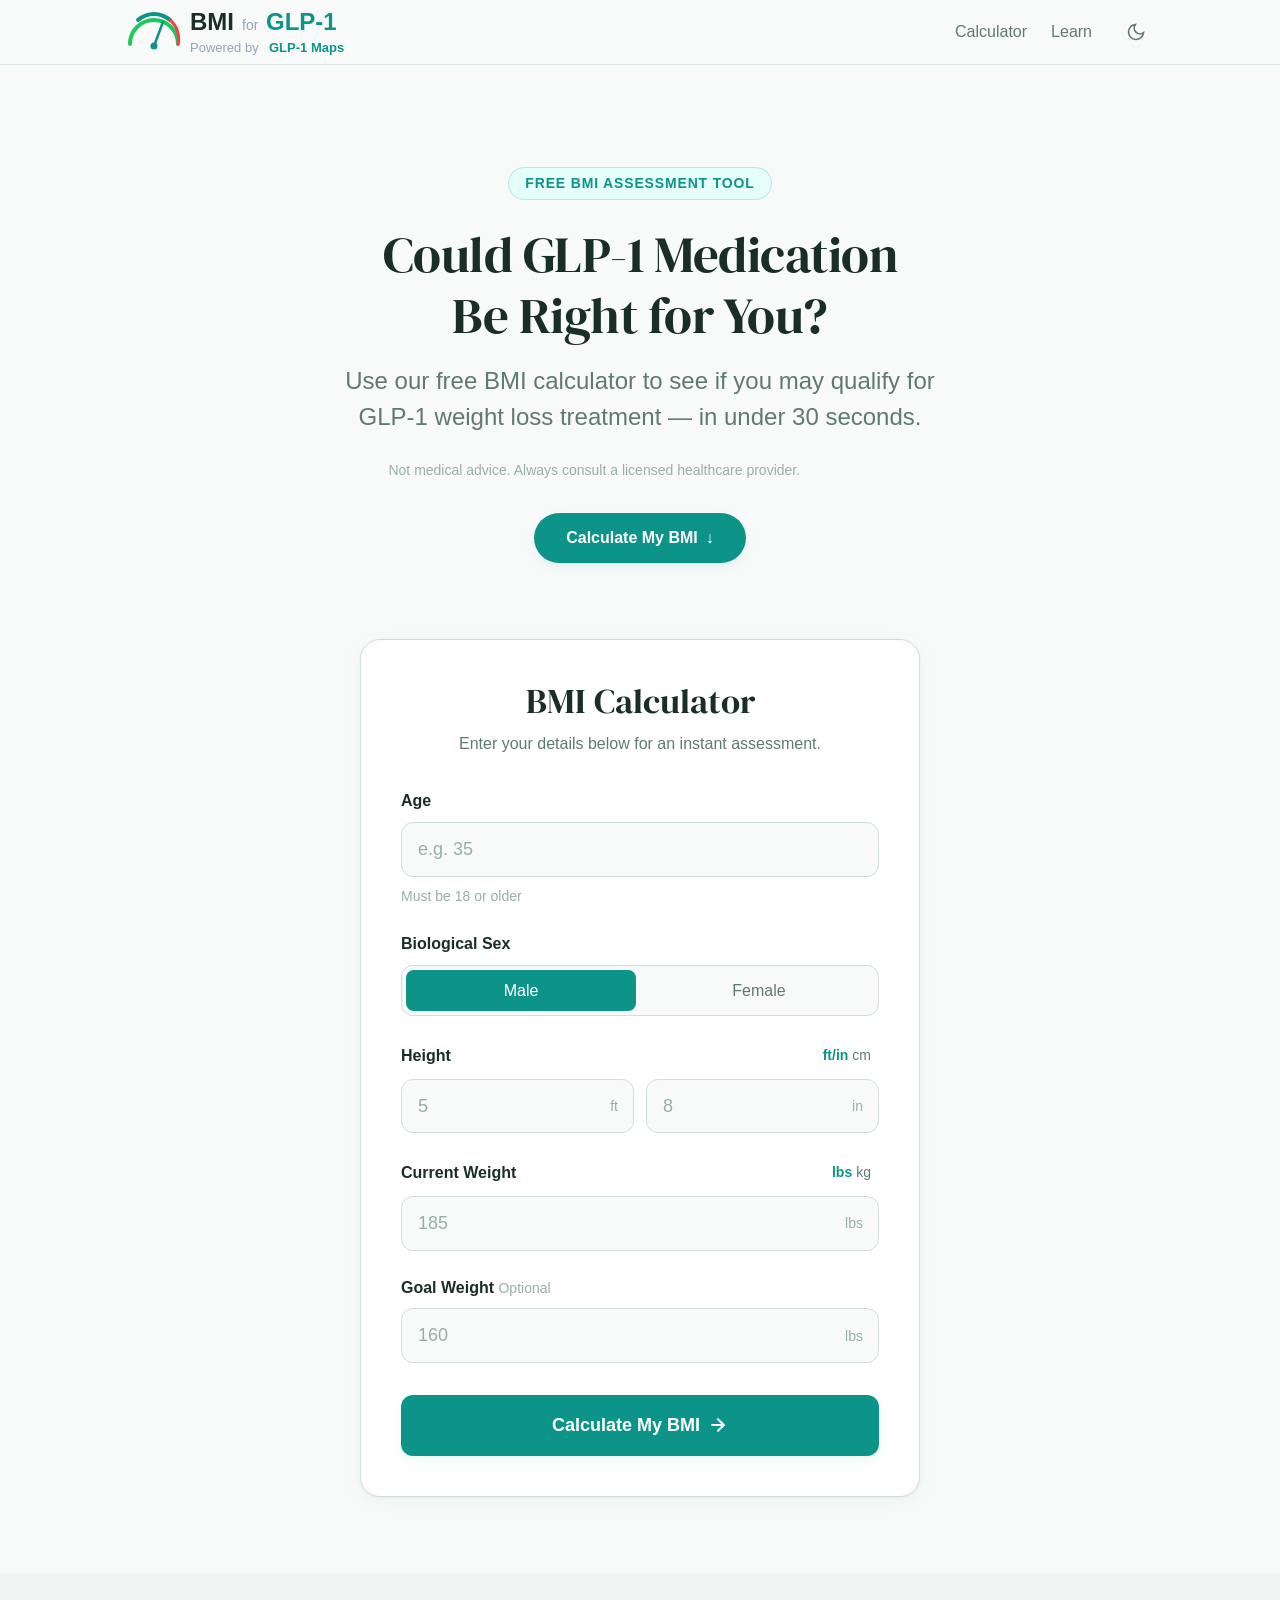
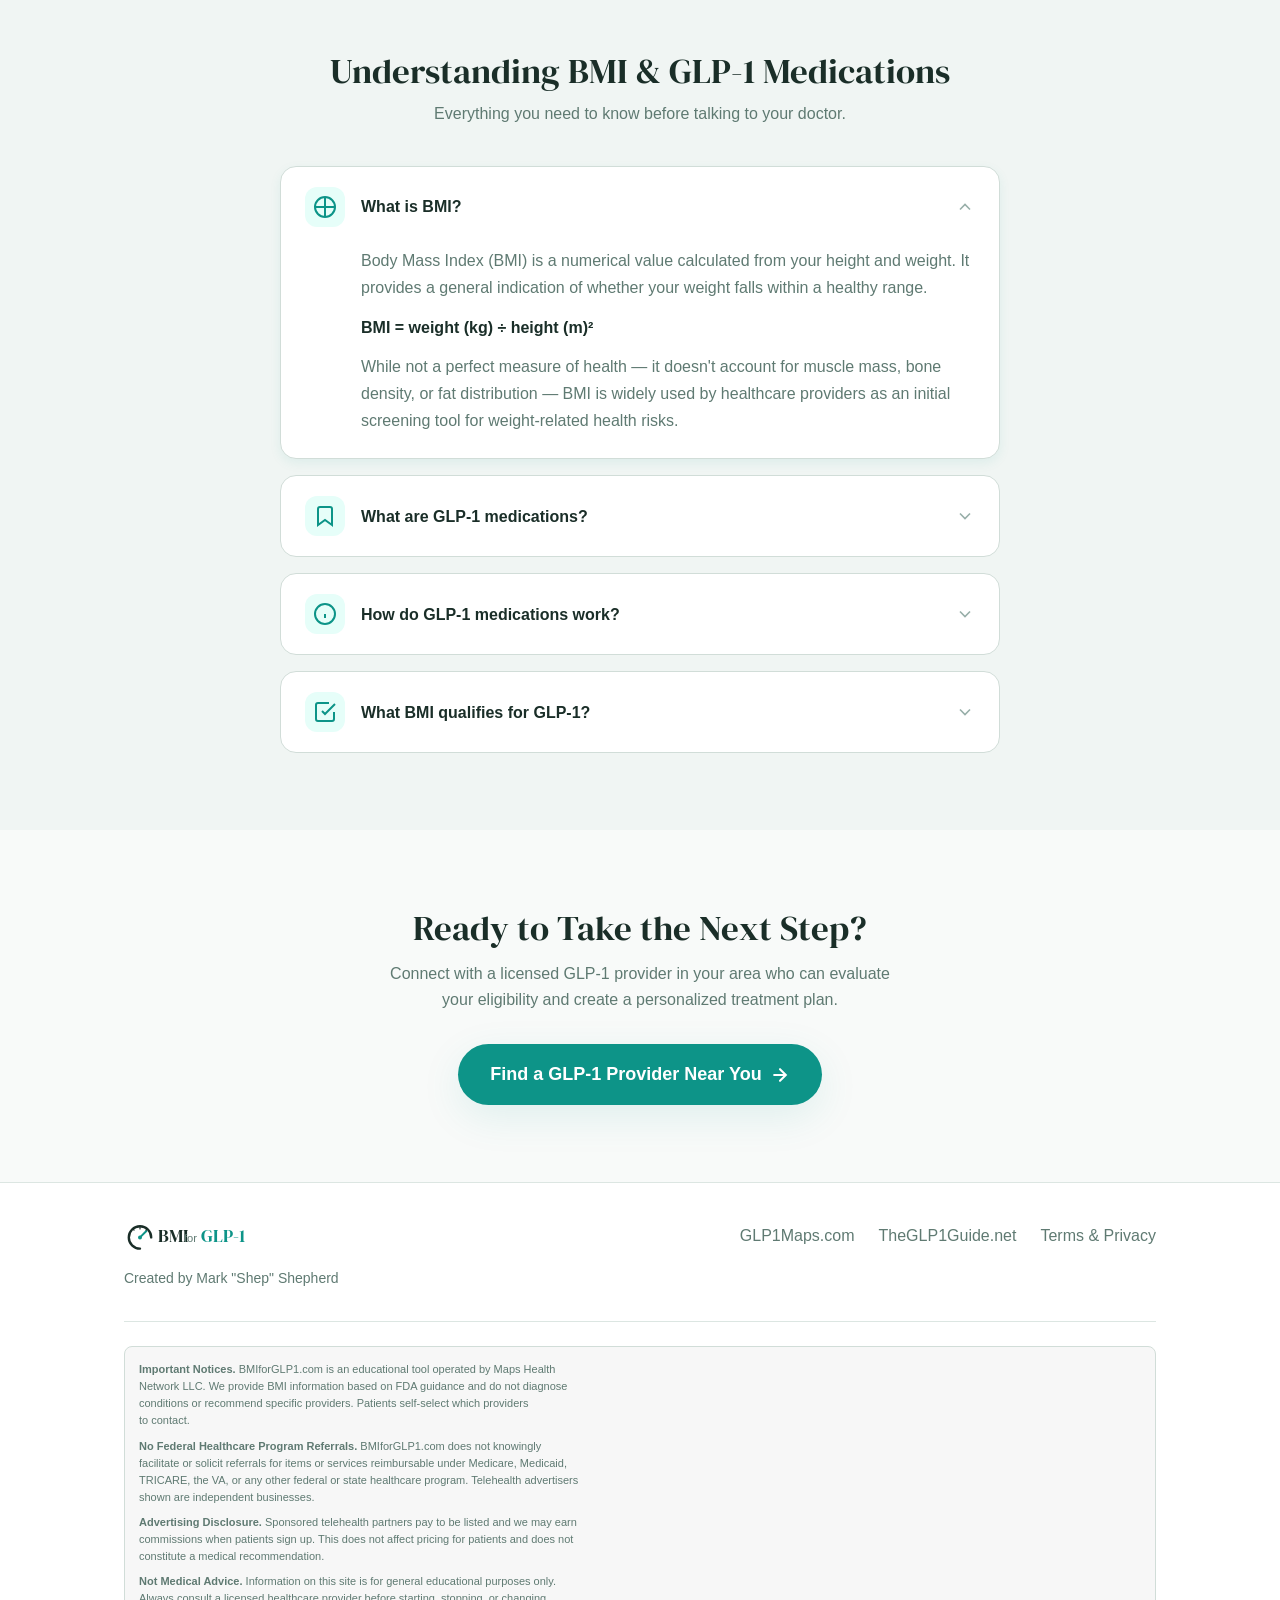
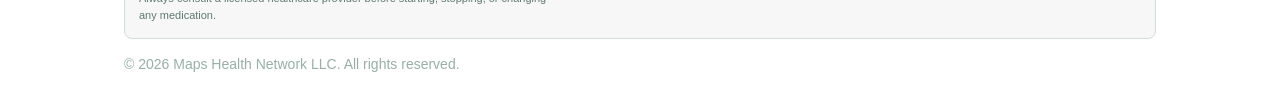
==== commit 1e93ae5b: "Add Google Analytics 4 tag (G-XJ10VYEBLD) for traffic tracking" ====
--- a/index.html
+++ b/index.html
@@ -3,6 +3,14 @@
 <head>
   <meta charset="UTF-8">
   <meta name="viewport" content="width=device-width, initial-scale=1.0">
+  <!-- Google tag (gtag.js) -->
+  <script async src="https://www.googletagmanager.com/gtag/js?id=G-XJ10VYEBLD"></script>
+  <script>
+    window.dataLayer = window.dataLayer || [];
+    function gtag(){dataLayer.push(arguments);}
+    gtag('js', new Date());
+    gtag('config', 'G-XJ10VYEBLD');
+  </script>
   <title>BMI Calculator for GLP-1 | Check If You Qualify for Ozempic, Wegovy &amp; More</title>
   <meta name="description" content="Free BMI calculator to check if you may qualify for GLP-1 weight loss medications like Ozempic, Wegovy, Mounjaro, and Zepbound. Instant results.">
   <link rel="canonical" href="https://www.bmiforglp1.com/">
@@ -312,83 +320,101 @@
     <section class="hidden" id="telehealth-section" style="padding:40px 0">
       <div class="container">
         <h3 style="font-size:1.25rem;font-weight:700;margin-bottom:4px">Prefer Telehealth? Start from Home</h3>
-        <p style="font-size:0.875rem;color:var(--color-text-muted);margin-bottom:24px">These nationwide telehealth providers can prescribe GLP-1 medications online and ship directly to your door.</p>
+        <p style="font-size:0.875rem;color:var(--color-text-muted);margin-bottom:8px">These nationwide telehealth providers can prescribe GLP-1 medications online and ship directly to your door.</p>
+        <p style="font-size:0.75rem;color:var(--color-text-muted);margin-bottom:24px;font-style:italic;border-left:3px solid var(--color-border);padding-left:10px"><strong>Advertising disclosure:</strong> The telehealth options below are paid sponsors. We may earn a commission when you sign up. This does not affect your pricing. Listing order does not imply medical recommendation. Always consult a licensed healthcare provider.</p>
         <div style="display:grid;grid-template-columns:repeat(auto-fit,minmax(250px,1fr));gap:16px">
-          <a href="https://track.revoffers.com/aff_c?offer_id=1548&aff_id=12150" target="_blank" rel="noopener noreferrer sponsored" style="display:block;padding:20px;border:1px solid var(--color-border);border-radius:12px;text-decoration:none;transition:box-shadow 0.2s" onmouseover="this.style.boxShadow='0 4px 12px rgba(0,0,0,0.1)'" onmouseout="this.style.boxShadow='none'">
-            <div style="display:flex;justify-content:space-between;margin-bottom:12px"><strong style="color:var(--color-text)">Embody</strong><span style="font-size:10px;background:#fce7f3;color:#be185d;padding:2px 8px;border-radius:99px;font-weight:600">New & Trending</span></div>
-            <p style="font-size:12px;color:var(--color-text-muted);margin-bottom:12px">Fast-scaling GLP-1 telehealth brand. Licensed providers, streamlined enrollment, nationwide shipping.</p>
-            <span style="font-size:13px;font-weight:600;color:var(--color-primary)">Learn More →</span>
-          </a>
-          <a href="https://track.revoffers.com/aff_c?offer_id=1460&aff_id=12150" target="_blank" rel="noopener noreferrer sponsored" style="display:block;padding:20px;border:1px solid var(--color-border);border-radius:12px;text-decoration:none;transition:box-shadow 0.2s" onmouseover="this.style.boxShadow='0 4px 12px rgba(0,0,0,0.1)'" onmouseout="this.style.boxShadow='none'">
-            <div style="display:flex;justify-content:space-between;margin-bottom:12px"><strong style="color:var(--color-text)">Yucca</strong><span style="font-size:10px;background:#e0e7ff;color:#4338ca;padding:2px 8px;border-radius:99px;font-weight:600">Rising Star</span></div>
-            <p style="font-size:12px;color:var(--color-text-muted);margin-bottom:12px">Scaling GLP-1 telehealth brand. Streamlined online consultation and direct-to-patient delivery.</p>
-            <span style="font-size:13px;font-weight:600;color:var(--color-primary)">Learn More →</span>
-          </a>
-          <a href="https://track.revoffers.com/aff_c?offer_id=1435&aff_id=12150" target="_blank" rel="noopener noreferrer sponsored" style="display:block;padding:20px;border:1px solid var(--color-border);border-radius:12px;text-decoration:none;transition:box-shadow 0.2s" onmouseover="this.style.boxShadow='0 4px 12px rgba(0,0,0,0.1)'" onmouseout="this.style.boxShadow='none'">
-            <div style="display:flex;justify-content:space-between;margin-bottom:12px"><strong style="color:var(--color-text)">Eden</strong><span style="font-size:10px;background:#d1fae5;color:#065f46;padding:2px 8px;border-radius:99px;font-weight:600">Editor's Pick</span></div>
-            <p style="font-size:12px;color:var(--color-text-muted);margin-bottom:12px">Provider-led metabolic wellness with GLP-1 treatment, comprehensive lab work, and all-inclusive pricing.</p>
-            <span style="font-size:13px;font-weight:600;color:var(--color-primary)">Learn More →</span>
-          </a>
-          <a href="https://track.revoffers.com/aff_c?offer_id=738&aff_id=12150" target="_blank" rel="noopener noreferrer sponsored" style="display:block;padding:20px;border:1px solid var(--color-border);border-radius:12px;text-decoration:none;transition:box-shadow 0.2s" onmouseover="this.style.boxShadow='0 4px 12px rgba(0,0,0,0.1)'" onmouseout="this.style.boxShadow='none'">
-            <div style="display:flex;justify-content:space-between;margin-bottom:12px"><strong style="color:var(--color-text)">Enhance MD</strong><span style="font-size:10px;background:#dbeafe;color:#2563eb;padding:2px 8px;border-radius:99px;font-weight:600">Top Rated</span></div>
-            <p style="font-size:12px;color:var(--color-text-muted);margin-bottom:12px">Physician-led medical weight management with GLP-1 treatment. Comprehensive labs included.</p>
-            <span style="font-size:13px;font-weight:600;color:var(--color-primary)">Learn More →</span>
-          </a>
+          <!-- AFFILIATE_CARDS_START -->
+      <a href="https://track.revoffers.com/aff_c?offer_id=1460&aff_id=12150" target="_blank" rel="noopener noreferrer sponsored" style="display:block;padding:20px;border:1px solid var(--color-border);border-radius:12px;text-decoration:none;transition:box-shadow 0.2s" onmouseover="this.style.boxShadow='0 4px 12px rgba(0,0,0,0.1)'" onmouseout="this.style.boxShadow='none'">
+        <div style="display:flex;justify-content:space-between;margin-bottom:12px"><strong style="color:var(--color-text)">Yucca Health</strong><span style="font-size:10px;background:#fce7f3;color:#be185d;padding:2px 8px;border-radius:99px;font-weight:600">Sponsored</span></div>
+        <p style="font-size:13px;color:var(--color-muted);margin:0 0 12px 0;line-height:1.5">Competitive pricing on brand-name GLP-1. Licensed providers, home delivery, transparent monthly cost.</p>
+          <div style="font-size:12px;color:var(--color-muted);margin-bottom:4px">- Brand-Name Access</div>
+          <div style="font-size:12px;color:var(--color-muted);margin-bottom:4px">- Licensed Providers</div>
+          <div style="font-size:12px;color:var(--color-muted);margin-bottom:4px">- Home Delivery</div>
+      </a>
+      <a href="https://track.revoffers.com/aff_c?offer_id=1435&aff_id=12150" target="_blank" rel="noopener noreferrer sponsored" style="display:block;padding:20px;border:1px solid var(--color-border);border-radius:12px;text-decoration:none;transition:box-shadow 0.2s" onmouseover="this.style.boxShadow='0 4px 12px rgba(0,0,0,0.1)'" onmouseout="this.style.boxShadow='none'">
+        <div style="display:flex;justify-content:space-between;margin-bottom:12px"><strong style="color:var(--color-text)">Eden Health</strong><span style="font-size:10px;background:#f3e8ff;color:#6b21a8;padding:2px 8px;border-radius:99px;font-weight:600">Sponsored</span></div>
+        <p style="font-size:13px;color:var(--color-muted);margin:0 0 12px 0;line-height:1.5">Provider-led metabolic wellness program with comprehensive labs and all-inclusive monthly pricing.</p>
+          <div style="font-size:12px;color:var(--color-muted);margin-bottom:4px">- Provider-Led</div>
+          <div style="font-size:12px;color:var(--color-muted);margin-bottom:4px">- Labs Included</div>
+          <div style="font-size:12px;color:var(--color-muted);margin-bottom:4px">- All-Inclusive Pricing</div>
+      </a>
+      <a href="https://track.revoffers.com/aff_c?offer_id=1548&aff_id=12150" target="_blank" rel="noopener noreferrer sponsored" style="display:block;padding:20px;border:1px solid var(--color-border);border-radius:12px;text-decoration:none;transition:box-shadow 0.2s" onmouseover="this.style.boxShadow='0 4px 12px rgba(0,0,0,0.1)'" onmouseout="this.style.boxShadow='none'">
+        <div style="display:flex;justify-content:space-between;margin-bottom:12px"><strong style="color:var(--color-text)">Embody GLP1</strong><span style="font-size:10px;background:#e0e7ff;color:#4338ca;padding:2px 8px;border-radius:99px;font-weight:600">Sponsored</span></div>
+        <p style="font-size:13px;color:var(--color-muted);margin:0 0 12px 0;line-height:1.5">Provider-led GLP-1 program with sermorelin peptide therapy options. Transparent pricing.</p>
+          <div style="font-size:12px;color:var(--color-muted);margin-bottom:4px">- Provider-Led</div>
+          <div style="font-size:12px;color:var(--color-muted);margin-bottom:4px">- Sermorelin Available</div>
+          <div style="font-size:12px;color:var(--color-muted);margin-bottom:4px">- Transparent Pricing</div>
+      </a>
+      <a href="https://track.revoffers.com/aff_c?offer_id=1464&aff_id=12150" target="_blank" rel="noopener noreferrer sponsored" style="display:block;padding:20px;border:1px solid var(--color-border);border-radius:12px;text-decoration:none;transition:box-shadow 0.2s" onmouseover="this.style.boxShadow='0 4px 12px rgba(0,0,0,0.1)'" onmouseout="this.style.boxShadow='none'">
+        <div style="display:flex;justify-content:space-between;margin-bottom:12px"><strong style="color:var(--color-text)">SkinnyRx</strong><span style="font-size:10px;background:#fef3c7;color:#92400e;padding:2px 8px;border-radius:99px;font-weight:600">Sponsored</span></div>
+        <p style="font-size:13px;color:var(--color-muted);margin:0 0 12px 0;line-height:1.5">Self-described #1 GLP Weight Loss Provider. Competitive pricing, licensed medical professionals, brand-name access.</p>
+          <div style="font-size:12px;color:var(--color-muted);margin-bottom:4px">- Brand-Name Access</div>
+          <div style="font-size:12px;color:var(--color-muted);margin-bottom:4px">- Licensed Professionals</div>
+          <div style="font-size:12px;color:var(--color-muted);margin-bottom:4px">- Competitive Pricing</div>
+      </a>
+      <a href="https://track.revoffers.com/aff_c?offer_id=1550&aff_id=12150" target="_blank" rel="noopener noreferrer sponsored" style="display:block;padding:20px;border:1px solid var(--color-border);border-radius:12px;text-decoration:none;transition:box-shadow 0.2s" onmouseover="this.style.boxShadow='0 4px 12px rgba(0,0,0,0.1)'" onmouseout="this.style.boxShadow='none'">
+        <div style="display:flex;justify-content:space-between;margin-bottom:12px"><strong style="color:var(--color-text)">Novi Weight Loss</strong><span style="font-size:10px;background:#dbeafe;color:#1e40af;padding:2px 8px;border-radius:99px;font-weight:600">Sponsored</span></div>
+        <p style="font-size:13px;color:var(--color-muted);margin:0 0 12px 0;line-height:1.5">GLP-focused weight loss program. Streamlined intake with licensed prescribers.</p>
+          <div style="font-size:12px;color:var(--color-muted);margin-bottom:4px">- GLP-Focused</div>
+          <div style="font-size:12px;color:var(--color-muted);margin-bottom:4px">- Licensed Prescribers</div>
+          <div style="font-size:12px;color:var(--color-muted);margin-bottom:4px">- Streamlined Intake</div>
+      </a>
+      <a href="https://track.revoffers.com/aff_c?offer_id=1565&aff_id=12150" target="_blank" rel="noopener noreferrer sponsored" style="display:block;padding:20px;border:1px solid var(--color-border);border-radius:12px;text-decoration:none;transition:box-shadow 0.2s" onmouseover="this.style.boxShadow='0 4px 12px rgba(0,0,0,0.1)'" onmouseout="this.style.boxShadow='none'">
+        <div style="display:flex;justify-content:space-between;margin-bottom:12px"><strong style="color:var(--color-text)">Wellorithm GLP 1</strong><span style="font-size:10px;background:#d1fae5;color:#065f46;padding:2px 8px;border-radius:99px;font-weight:600">Sponsored</span></div>
+        <p style="font-size:13px;color:var(--color-muted);margin:0 0 12px 0;line-height:1.5">Newer entry in GLP-1 telehealth. Licensed providers, brand-name access, transparent pricing.</p>
+          <div style="font-size:12px;color:var(--color-muted);margin-bottom:4px">- Brand-Name Access</div>
+          <div style="font-size:12px;color:var(--color-muted);margin-bottom:4px">- Licensed Providers</div>
+          <div style="font-size:12px;color:var(--color-muted);margin-bottom:4px">- Transparent Pricing</div>
+      </a>
+
+
         </div>
         <div style="text-align:center;margin-top:16px">
           <button onclick="var el=document.getElementById('more-telehealth');var btn=this;if(el.style.display==='none'){el.style.display='grid';btn.textContent='Show Less ▲'}else{el.style.display='none';btn.textContent='More Telehealth Options ▼'}" style="font-size:13px;font-weight:500;color:var(--color-primary);background:none;border:none;cursor:pointer">More Telehealth Options ▼</button>
         </div>
         <div id="more-telehealth" style="display:none;grid-template-columns:repeat(auto-fit,minmax(250px,1fr));gap:16px;margin-top:16px">
-          <a href="https://track.revoffers.com/aff_c?offer_id=1518&aff_id=12150" target="_blank" rel="noopener noreferrer sponsored" style="display:block;padding:20px;border:1px solid var(--color-border);border-radius:12px;text-decoration:none;transition:box-shadow 0.2s" onmouseover="this.style.boxShadow='0 4px 12px rgba(0,0,0,0.1)'" onmouseout="this.style.boxShadow='none'">
-            <div style="display:flex;justify-content:space-between;margin-bottom:12px"><strong style="color:var(--color-text)">Breeze Meds</strong><span style="font-size:10px;background:#dcfce7;color:#16a34a;padding:2px 8px;border-radius:99px;font-weight:600">Most Popular</span></div>
-            <p style="font-size:12px;color:var(--color-text-muted);margin-bottom:12px">GLP-1 weight loss programs with licensed providers. Fast approvals and home delivery nationwide.</p>
-            <span style="font-size:13px;font-weight:600;color:var(--color-primary)">Learn More →</span>
-          </a>
-          <a href="https://track.revoffers.com/aff_c?offer_id=1519&aff_id=12150" target="_blank" rel="noopener noreferrer sponsored" style="display:block;padding:20px;border:1px solid var(--color-border);border-radius:12px;text-decoration:none;transition:box-shadow 0.2s" onmouseover="this.style.boxShadow='0 4px 12px rgba(0,0,0,0.1)'" onmouseout="this.style.boxShadow='none'">
-            <div style="display:flex;justify-content:space-between;margin-bottom:12px"><strong style="color:var(--color-text)">Care Bare Rx</strong><span style="font-size:10px;background:#f3e8ff;color:#9333ea;padding:2px 8px;border-radius:99px;font-weight:600">Best Value</span></div>
-            <p style="font-size:12px;color:var(--color-text-muted);margin-bottom:12px">Comprehensive GLP-1 programs with multiple medication options and ongoing medical support.</p>
-            <span style="font-size:13px;font-weight:600;color:var(--color-primary)">Learn More →</span>
-          </a>
-          <a href="https://track.revoffers.com/aff_c?offer_id=1304&aff_id=12150" target="_blank" rel="noopener noreferrer sponsored" style="display:block;padding:20px;border:1px solid var(--color-border);border-radius:12px;text-decoration:none;transition:box-shadow 0.2s" onmouseover="this.style.boxShadow='0 4px 12px rgba(0,0,0,0.1)'" onmouseout="this.style.boxShadow='none'">
-            <div style="display:flex;justify-content:space-between;margin-bottom:12px"><strong style="color:var(--color-text)">Direct Meds</strong><span style="font-size:10px;background:#fff7ed;color:#c2410c;padding:2px 8px;border-radius:99px;font-weight:600">Fast Start</span></div>
-            <p style="font-size:12px;color:var(--color-text-muted);margin-bottom:12px">Affordable GLP-1 prescriptions with direct-to-patient shipping. Simple online consultation and fast fulfillment.</p>
-            <span style="font-size:13px;font-weight:600;color:var(--color-primary)">Learn More →</span>
-          </a>
-          <a href="https://track.revoffers.com/aff_c?offer_id=1286&aff_id=12150" target="_blank" rel="noopener noreferrer sponsored" style="display:block;padding:20px;border:1px solid var(--color-border);border-radius:12px;text-decoration:none;transition:box-shadow 0.2s" onmouseover="this.style.boxShadow='0 4px 12px rgba(0,0,0,0.1)'" onmouseout="this.style.boxShadow='none'">
-            <div style="display:flex;justify-content:space-between;margin-bottom:12px"><strong style="color:var(--color-text)">Sprout Health</strong><span style="font-size:10px;background:#ccfbf1;color:#0f766e;padding:2px 8px;border-radius:99px;font-weight:600">New</span></div>
-            <p style="font-size:12px;color:var(--color-text-muted);margin-bottom:12px">GLP-1 medications for safe and reliable weight loss. Lab-driven personalization with licensed providers.</p>
-            <span style="font-size:13px;font-weight:600;color:var(--color-primary)">Learn More →</span>
-          </a>
-          <a href="https://track.revoffers.com/aff_c?offer_id=1508&aff_id=12150" target="_blank" rel="noopener noreferrer sponsored" style="display:block;padding:20px;border:1px solid var(--color-border);border-radius:12px;text-decoration:none;transition:box-shadow 0.2s" onmouseover="this.style.boxShadow='0 4px 12px rgba(0,0,0,0.1)'" onmouseout="this.style.boxShadow='none'">
-            <div style="display:flex;justify-content:space-between;margin-bottom:12px"><strong style="color:var(--color-text)">Zealthy</strong><span style="font-size:10px;background:#f3f4f6;color:#4b5563;padding:2px 8px;border-radius:99px;font-weight:600">Simple</span></div>
-            <p style="font-size:12px;color:var(--color-text-muted);margin-bottom:12px">Telehealth platform connecting patients with providers for GLP-1 and weight management prescriptions.</p>
-            <span style="font-size:13px;font-weight:600;color:var(--color-primary)">Learn More →</span>
-          </a>
-        </div>
-        <p style="font-size:10px;color:var(--color-text-muted);text-align:center;margin-top:16px">Telehealth partners shown above are independent services. GLP-1 Maps may receive compensation for referrals.</p>
-      </div>
-    </section>
-
-    <!-- Manufacturer Savings -->
-    <section class="hidden" id="savings-section" style="padding:20px 0 40px">
-      <div class="container">
-        <h3 style="font-size:1.25rem;font-weight:700;margin-bottom:4px">Manufacturer Savings Programs</h3>
-        <p style="font-size:0.875rem;color:var(--color-text-muted);margin-bottom:24px">Drug manufacturers offer savings cards that can reduce your cost to as little as $25/month.</p>
-        <div style="display:grid;grid-template-columns:repeat(auto-fit,minmax(280px,1fr));gap:16px">
-          <a href="https://www.novocare.com/eligibility/psp.html" target="_blank" rel="noopener" style="display:block;padding:20px;border:1px solid #bfdbfe;border-radius:12px;background:#eff6ff;text-decoration:none">
-            <span style="font-size:11px;font-weight:600;color:#2563eb">Novo Nordisk</span>
-            <h4 style="font-weight:700;font-size:14px;color:var(--color-text);margin:4px 0">NovoCare Patient Savings</h4>
-            <span style="display:inline-block;font-size:11px;font-weight:700;color:#2563eb;background:#dbeafe;padding:2px 10px;border-radius:99px;margin-bottom:8px">As low as $25/month</span>
-            <p style="font-size:12px;color:var(--color-text-muted);margin-bottom:8px">For Ozempic, Wegovy, Rybelsus, Saxenda. Eligible commercially insured patients may pay as little as $25/month.</p>
-            <span style="font-size:12px;font-weight:600;color:#2563eb">Check Eligibility →</span>
-          </a>
-          <a href="https://www.lillydirect.com" target="_blank" rel="noopener" style="display:block;padding:20px;border:1px solid #fecaca;border-radius:12px;background:#fef2f2;text-decoration:none">
-            <span style="font-size:11px;font-weight:600;color:#dc2626">Eli Lilly</span>
-            <h4 style="font-weight:700;font-size:14px;color:var(--color-text);margin:4px 0">Lilly Savings Card</h4>
-            <span style="display:inline-block;font-size:11px;font-weight:700;color:#dc2626;background:#fecaca;padding:2px 10px;border-radius:99px;margin-bottom:8px">Starting at $25/month</span>
-            <p style="font-size:12px;color:var(--color-text-muted);margin-bottom:8px">For Mounjaro, Zepbound, Trulicity. Commercially insured patients may pay as little as $25/month.</p>
-            <span style="font-size:12px;font-weight:600;color:#dc2626">Check Eligibility →</span>
-          </a>
+      <a href="https://track.revoffers.com/aff_c?offer_id=1286&aff_id=12150" target="_blank" rel="noopener noreferrer sponsored" style="display:block;padding:20px;border:1px solid var(--color-border);border-radius:12px;text-decoration:none;transition:box-shadow 0.2s" onmouseover="this.style.boxShadow='0 4px 12px rgba(0,0,0,0.1)'" onmouseout="this.style.boxShadow='none'">
+        <div style="display:flex;justify-content:space-between;margin-bottom:12px"><strong style="color:var(--color-text)">Sprout Health</strong><span style="font-size:10px;background:#d1fae5;color:#065f46;padding:2px 8px;border-radius:99px;font-weight:600">Sponsored</span></div>
+        <p style="font-size:13px;color:var(--color-muted);margin:0 0 12px 0;line-height:1.5">Lab-driven GLP-1 personalization with licensed providers and competitive monthly pricing.</p>
+          <div style="font-size:12px;color:var(--color-muted);margin-bottom:4px">- Lab-Driven</div>
+          <div style="font-size:12px;color:var(--color-muted);margin-bottom:4px">- Licensed Providers</div>
+          <div style="font-size:12px;color:var(--color-muted);margin-bottom:4px">- Competitive Pricing</div>
+      </a>
+      <a href="https://track.revoffers.com/aff_c?offer_id=384&aff_id=12150" target="_blank" rel="noopener noreferrer sponsored" style="display:block;padding:20px;border:1px solid var(--color-border);border-radius:12px;text-decoration:none;transition:box-shadow 0.2s" onmouseover="this.style.boxShadow='0 4px 12px rgba(0,0,0,0.1)'" onmouseout="this.style.boxShadow='none'">
+        <div style="display:flex;justify-content:space-between;margin-bottom:12px"><strong style="color:var(--color-text)">Strut Health</strong><span style="font-size:10px;background:#fef3c7;color:#92400e;padding:2px 8px;border-radius:99px;font-weight:600">Sponsored</span></div>
+        <p style="font-size:13px;color:var(--color-muted);margin:0 0 12px 0;line-height:1.5">Multi-specialty telehealth with GLP-1 options. High patient satisfaction, licensed prescribers.</p>
+          <div style="font-size:12px;color:var(--color-muted);margin-bottom:4px">- Multi-Specialty</div>
+          <div style="font-size:12px;color:var(--color-muted);margin-bottom:4px">- Licensed Prescribers</div>
+          <div style="font-size:12px;color:var(--color-muted);margin-bottom:4px">- Home Delivery</div>
+      </a>
+      <a href="https://track.revoffers.com/aff_c?offer_id=738&aff_id=12150" target="_blank" rel="noopener noreferrer sponsored" style="display:block;padding:20px;border:1px solid var(--color-border);border-radius:12px;text-decoration:none;transition:box-shadow 0.2s" onmouseover="this.style.boxShadow='0 4px 12px rgba(0,0,0,0.1)'" onmouseout="this.style.boxShadow='none'">
+        <div style="display:flex;justify-content:space-between;margin-bottom:12px"><strong style="color:var(--color-text)">Enhance MD</strong><span style="font-size:10px;background:#d1fae5;color:#065f46;padding:2px 8px;border-radius:99px;font-weight:600">Sponsored</span></div>
+        <p style="font-size:13px;color:var(--color-muted);margin:0 0 12px 0;line-height:1.5">Physician-led medical weight management with brand-name GLP-1 access and labs included.</p>
+          <div style="font-size:12px;color:var(--color-muted);margin-bottom:4px">- Physician-Led</div>
+          <div style="font-size:12px;color:var(--color-muted);margin-bottom:4px">- Labs Included</div>
+          <div style="font-size:12px;color:var(--color-muted);margin-bottom:4px">- Brand-Name Access</div>
+      </a>
+      <a href="https://track.revoffers.com/aff_c?offer_id=1344&aff_id=12150" target="_blank" rel="noopener noreferrer sponsored" style="display:block;padding:20px;border:1px solid var(--color-border);border-radius:12px;text-decoration:none;transition:box-shadow 0.2s" onmouseover="this.style.boxShadow='0 4px 12px rgba(0,0,0,0.1)'" onmouseout="this.style.boxShadow='none'">
+        <div style="display:flex;justify-content:space-between;margin-bottom:12px"><strong style="color:var(--color-text)">Peter MD</strong><span style="font-size:10px;background:#fee2e2;color:#991b1b;padding:2px 8px;border-radius:99px;font-weight:600">Sponsored</span></div>
+        <p style="font-size:13px;color:var(--color-muted);margin:0 0 12px 0;line-height:1.5">Physician-led longevity and weight management. GLP-1 options with peptide programs.</p>
+          <div style="font-size:12px;color:var(--color-muted);margin-bottom:4px">- Physician-Led</div>
+          <div style="font-size:12px;color:var(--color-muted);margin-bottom:4px">- Peptide Options</div>
+          <div style="font-size:12px;color:var(--color-muted);margin-bottom:4px">- Longevity Focus</div>
+      </a>
+      <a href="https://track.revoffers.com/aff_c?offer_id=1471&aff_id=12150" target="_blank" rel="noopener noreferrer sponsored" style="display:block;padding:20px;border:1px solid var(--color-border);border-radius:12px;text-decoration:none;transition:box-shadow 0.2s" onmouseover="this.style.boxShadow='0 4px 12px rgba(0,0,0,0.1)'" onmouseout="this.style.boxShadow='none'">
+        <div style="display:flex;justify-content:space-between;margin-bottom:12px"><strong style="color:var(--color-text)">TMates GLP1</strong><span style="font-size:10px;background:#dbeafe;color:#1e40af;padding:2px 8px;border-radius:99px;font-weight:600">Sponsored</span></div>
+        <p style="font-size:13px;color:var(--color-muted);margin:0 0 12px 0;line-height:1.5">Direct-to-patient GLP-1 with streamlined intake and home shipping.</p>
+          <div style="font-size:12px;color:var(--color-muted);margin-bottom:4px">- Streamlined Intake</div>
+          <div style="font-size:12px;color:var(--color-muted);margin-bottom:4px">- Home Shipping</div>
+          <div style="font-size:12px;color:var(--color-muted);margin-bottom:4px">- Licensed Prescribers</div>
+      </a>
+      <a href="https://track.revoffers.com/aff_c?offer_id=1361&aff_id=12150" target="_blank" rel="noopener noreferrer sponsored" style="display:block;padding:20px;border:1px solid var(--color-border);border-radius:12px;text-decoration:none;transition:box-shadow 0.2s" onmouseover="this.style.boxShadow='0 4px 12px rgba(0,0,0,0.1)'" onmouseout="this.style.boxShadow='none'">
+        <div style="display:flex;justify-content:space-between;margin-bottom:12px"><strong style="color:var(--color-text)">DudeMeds</strong><span style="font-size:10px;background:#e0e7ff;color:#4338ca;padding:2px 8px;border-radius:99px;font-weight:600">Sponsored</span></div>
+        <p style="font-size:13px;color:var(--color-muted);margin:0 0 12px 0;line-height:1.5">Men's health telehealth with GLP-1 options. Streamlined enrollment, licensed physicians.</p>
+          <div style="font-size:12px;color:var(--color-muted);margin-bottom:4px">- Men's Health</div>
+          <div style="font-size:12px;color:var(--color-muted);margin-bottom:4px">- Licensed Physicians</div>
+          <div style="font-size:12px;color:var(--color-muted);margin-bottom:4px">- Discreet Delivery</div>
+      </a>
         </div>
       </div>
     </section>
@@ -531,9 +557,14 @@
           <a href="#" rel="noopener">Terms &amp; Privacy</a>
         </div>
       </div>
-      <div class="footer-bottom">
-        <p class="footer-disclaimer">BMIforGLP1.com is an educational tool only. It is not a substitute for professional medical advice, diagnosis, or treatment. Always consult a qualified healthcare provider before starting any medication.</p>
-        <p class="footer-copy">&copy; 2025 BMIforGLP1.com. All rights reserved.</p>
+      <div class="footer-bottom" style="display:block">
+        <div style="background:rgba(0,0,0,0.03);border:1px solid var(--color-border);border-radius:8px;padding:14px;margin-bottom:14px;font-size:11px;line-height:1.55;color:var(--color-text-muted)">
+          <p style="margin:0 0 8px"><strong>Important Notices.</strong> BMIforGLP1.com is an educational tool operated by Maps Health Network LLC. We provide BMI information based on FDA guidance and do not diagnose conditions or recommend specific providers. Patients self-select which providers to contact.</p>
+          <p style="margin:0 0 8px"><strong>No Federal Healthcare Program Referrals.</strong> BMIforGLP1.com does not knowingly facilitate or solicit referrals for items or services reimbursable under Medicare, Medicaid, TRICARE, the VA, or any other federal or state healthcare program. Telehealth advertisers shown are independent businesses.</p>
+          <p style="margin:0 0 8px"><strong>Advertising Disclosure.</strong> Sponsored telehealth partners pay to be listed and we may earn commissions when patients sign up. This does not affect pricing for patients and does not constitute a medical recommendation.</p>
+          <p style="margin:0"><strong>Not Medical Advice.</strong> Information on this site is for general educational purposes only. Always consult a licensed healthcare provider before starting, stopping, or changing any medication.</p>
+        </div>
+        <p class="footer-copy">&copy; 2026 Maps Health Network LLC. All rights reserved.</p>
       </div>
     </div>
   </footer>
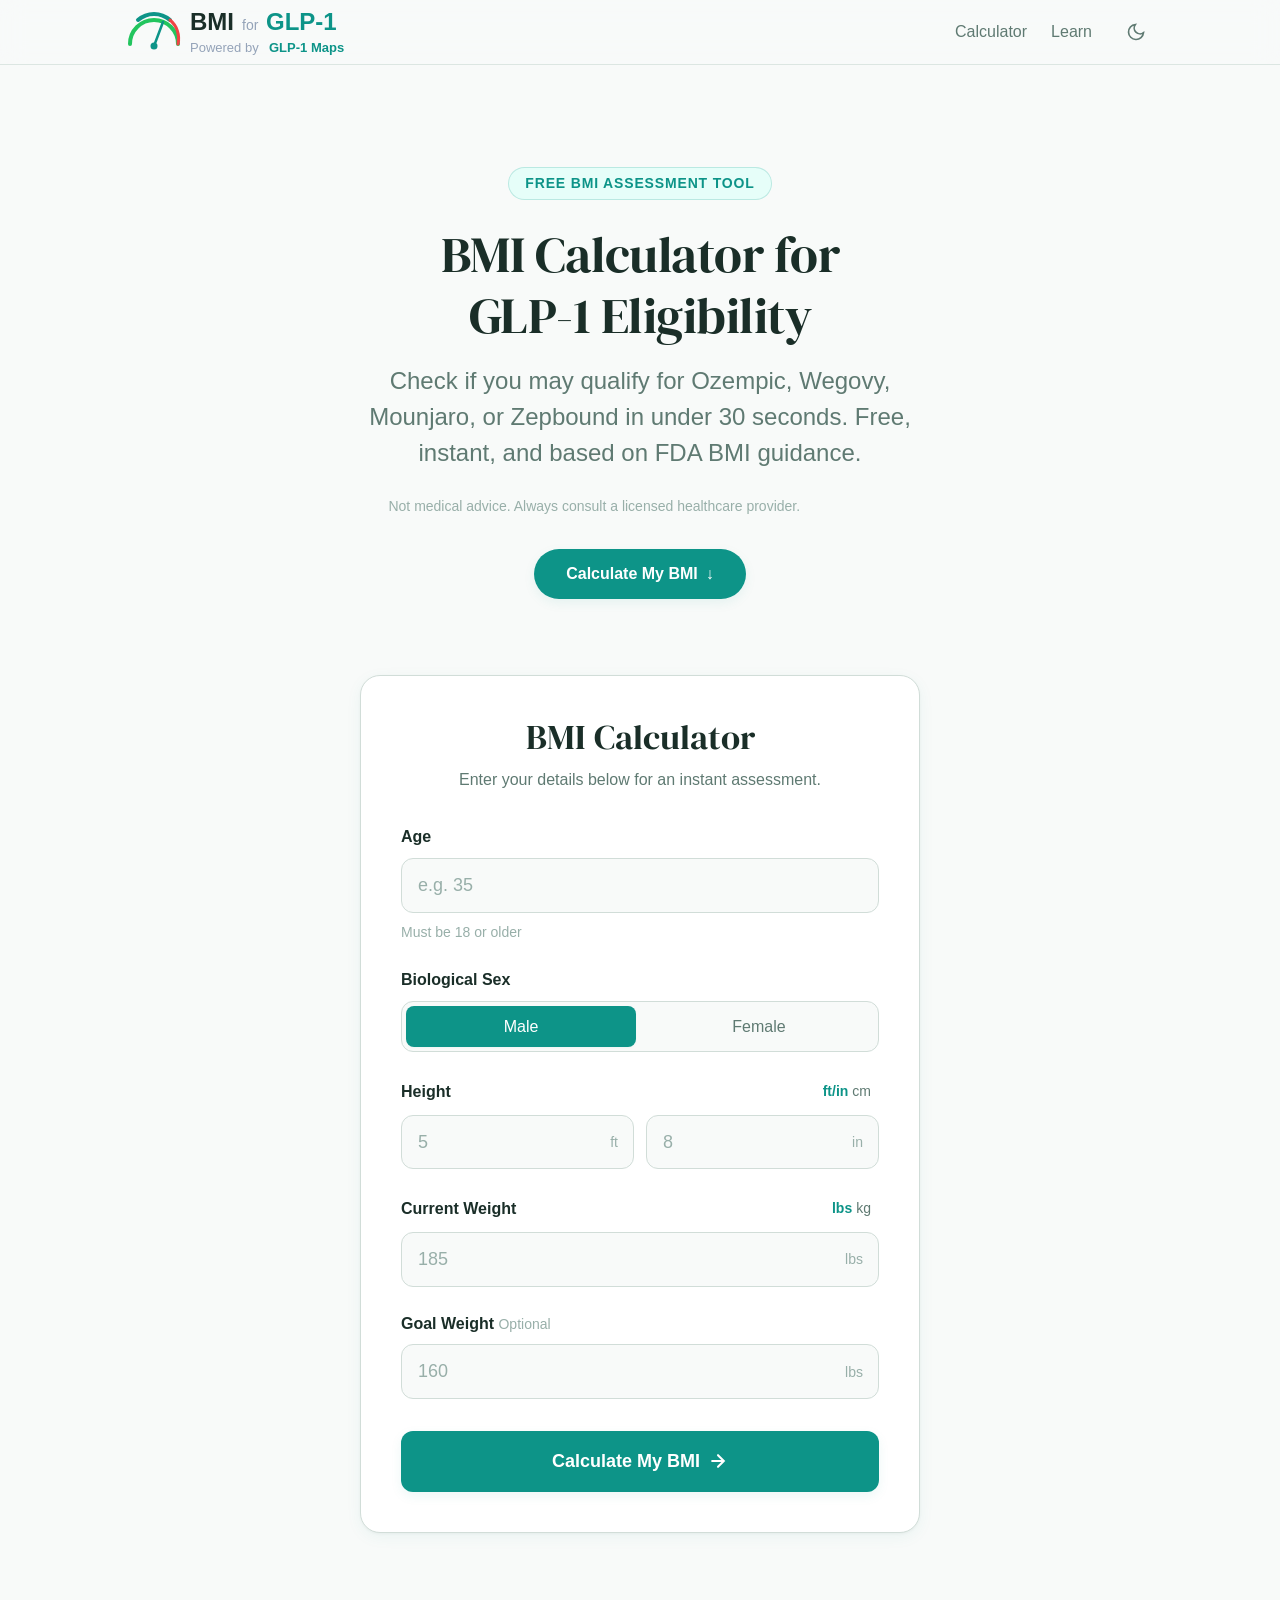
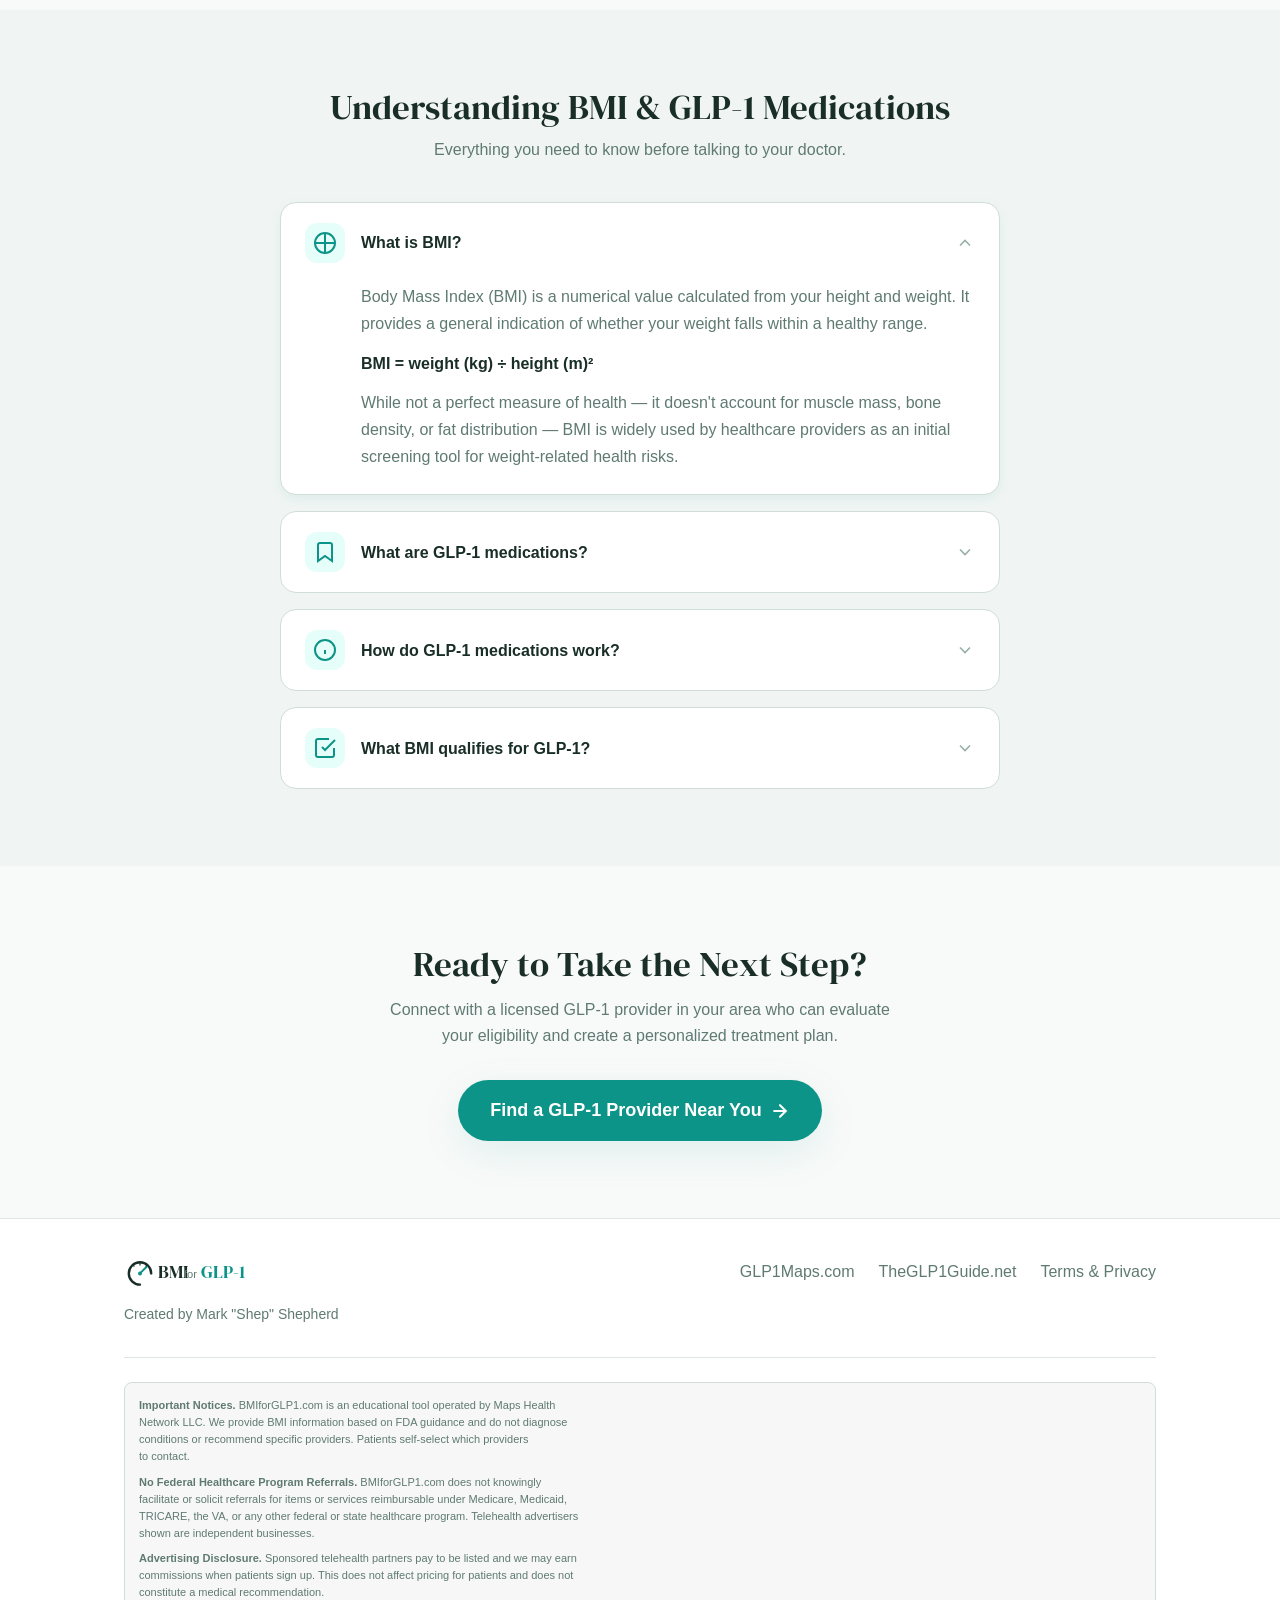
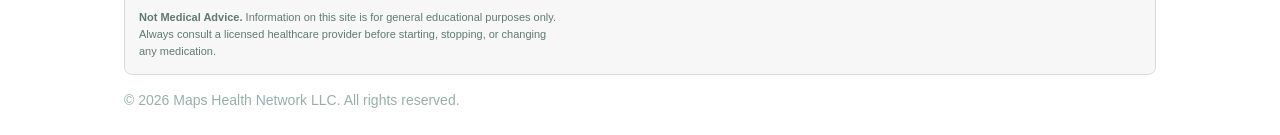
==== commit 4ca6be44: "SEO audit: Class 1 + Class 2 fixes applied Class 1 (technical): - Add full Open Graph + Twitter Card" ====
--- a/index.html
+++ b/index.html
@@ -3,6 +3,9 @@
 <head>
   <meta charset="UTF-8">
   <meta name="viewport" content="width=device-width, initial-scale=1.0">
+  <meta name="theme-color" content="#0d9488">
+  <meta name="robots" content="index, follow, max-image-preview:large, max-snippet:-1">
+  <meta name="author" content="Maps Health Network LLC">
   <!-- Google tag (gtag.js) -->
   <script async src="https://www.googletagmanager.com/gtag/js?id=G-XJ10VYEBLD"></script>
   <script>
@@ -11,20 +14,47 @@
     gtag('js', new Date());
     gtag('config', 'G-XJ10VYEBLD');
   </script>
-  <title>BMI Calculator for GLP-1 | Check If You Qualify for Ozempic, Wegovy &amp; More</title>
-  <meta name="description" content="Free BMI calculator to check if you may qualify for GLP-1 weight loss medications like Ozempic, Wegovy, Mounjaro, and Zepbound. Instant results.">
+  <title>BMI Calculator for GLP-1 Eligibility — Do I Qualify for Ozempic, Wegovy, Mounjaro, or Zepbound?</title>
+  <meta name="description" content="Free BMI calculator for GLP-1 eligibility. Check if you may qualify for Ozempic, Wegovy, Mounjaro, or Zepbound in under 30 seconds. Created by GLP-1 Maps.">
+  <meta name="keywords" content="BMI calculator GLP-1, BMI for Ozempic, BMI for Wegovy, BMI for Mounjaro, BMI for Zepbound, GLP-1 eligibility calculator, do I qualify Ozempic, GLP-1 BMI requirement">
   <link rel="canonical" href="https://www.bmiforglp1.com/">
+
+  <!-- Open Graph -->
+  <meta property="og:type" content="website">
+  <meta property="og:title" content="BMI Calculator for GLP-1 Eligibility — Do I Qualify for Ozempic, Wegovy, Mounjaro, or Zepbound?">
+  <meta property="og:description" content="Free BMI calculator for GLP-1 eligibility. Check if you may qualify for Ozempic, Wegovy, Mounjaro, or Zepbound in under 30 seconds.">
+  <meta property="og:url" content="https://www.bmiforglp1.com/">
+  <meta property="og:site_name" content="BMI for GLP-1">
+  <meta property="og:image" content="https://www.bmiforglp1.com/og-image.png">
+  <meta property="og:image:width" content="1200">
+  <meta property="og:image:height" content="630">
+  <meta property="og:image:alt" content="BMI Calculator for GLP-1 Eligibility — by GLP-1 Maps">
+  <meta property="og:locale" content="en_US">
+
+  <!-- Twitter Card -->
+  <meta name="twitter:card" content="summary_large_image">
+  <meta name="twitter:title" content="BMI Calculator for GLP-1 Eligibility — Do I Qualify for Ozempic, Wegovy, Mounjaro, or Zepbound?">
+  <meta name="twitter:description" content="Free BMI calculator for GLP-1 eligibility. Check if you may qualify for Ozempic, Wegovy, Mounjaro, or Zepbound in under 30 seconds.">
+  <meta name="twitter:image" content="https://www.bmiforglp1.com/og-image.png">
+  <meta name="twitter:image:alt" content="BMI Calculator for GLP-1 Eligibility — by GLP-1 Maps">
+
+  <!-- Performance hints -->
+  <link rel="preconnect" href="https://api.fontshare.com" crossorigin>
+  <link rel="preconnect" href="https://cdn.fontshare.com" crossorigin>
+  <link rel="preconnect" href="https://fonts.googleapis.com">
+  <link rel="preconnect" href="https://fonts.gstatic.com" crossorigin>
+  <link rel="dns-prefetch" href="https://www.googletagmanager.com">
+  <link rel="dns-prefetch" href="https://track.revoffers.com">
+  <link rel="preload" href="style.css" as="style">
 
   <!-- Fonts: General Sans for body, DM Serif Display for headings -->
   <link href="https://api.fontshare.com/v2/css?f[]=general-sans@400,500,600,700&display=swap" rel="stylesheet">
-  <link rel="preconnect" href="https://fonts.googleapis.com">
-  <link rel="preconnect" href="https://fonts.gstatic.com" crossorigin>
   <link href="https://fonts.googleapis.com/css2?family=DM+Serif+Display:ital@0;1&display=swap" rel="stylesheet">
 
   <!-- Favicon -->
   <link rel="icon" type="image/svg+xml" href="data:image/svg+xml,%3Csvg xmlns='http://www.w3.org/2000/svg' viewBox='0 0 32 32'%3E%3Crect width='32' height='32' rx='6' fill='%230d9488'/%3E%3Ctext x='16' y='22' text-anchor='middle' font-family='sans-serif' font-weight='700' font-size='16' fill='white'%3EBMI%3C/text%3E%3C/svg%3E">
 
-  <!-- Schema.org structured data -->
+  <!-- Schema.org: MedicalWebPage with embedded FAQPage -->
   <script type="application/ld+json">
   {
     "@context": "https://schema.org",
@@ -32,6 +62,22 @@
     "name": "BMI Calculator for GLP-1 Eligibility",
     "description": "Free BMI calculator to check if you may qualify for GLP-1 weight loss medications like Ozempic, Wegovy, Mounjaro, and Zepbound.",
     "url": "https://www.bmiforglp1.com/",
+    "inLanguage": "en-US",
+    "publisher": {
+      "@type": "Organization",
+      "name": "Maps Health Network LLC",
+      "url": "https://www.glp1maps.com/",
+      "brand": "GLP-1 Maps"
+    },
+    "about": {
+      "@type": "MedicalCondition",
+      "name": "Obesity"
+    },
+    "audience": {
+      "@type": "MedicalAudience",
+      "audienceType": "Patient"
+    },
+    "lastReviewed": "2026-05-06",
     "mainEntity": {
       "@type": "FAQPage",
       "mainEntity": [
@@ -64,11 +110,85 @@
           "name": "What BMI qualifies for GLP-1?",
           "acceptedAnswer": {
             "@type": "Answer",
-            "text": "FDA guidelines indicate BMI ≥ 30 (obesity) qualifies for GLP-1 weight loss medications. BMI 27-29.9 (overweight) may qualify if you have at least one weight-related condition such as type 2 diabetes, hypertension, or dyslipidemia."
+            "text": "FDA guidelines indicate BMI ≥ 30 (obesity) qualifies for GLP-1 weight loss medications such as Wegovy and Zepbound. BMI 27-29.9 (overweight) may qualify if you have at least one weight-related condition such as type 2 diabetes, hypertension, or dyslipidemia. Ozempic and Mounjaro are FDA-approved for type 2 diabetes."
+          }
+        },
+        {
+          "@type": "Question",
+          "name": "Do I qualify for Ozempic, Wegovy, Mounjaro, or Zepbound?",
+          "acceptedAnswer": {
+            "@type": "Answer",
+            "text": "Eligibility depends on BMI, medical history, and FDA indications. Wegovy (semaglutide) and Zepbound (tirzepatide) are FDA-approved for chronic weight management at BMI ≥ 30, or BMI ≥ 27 with weight-related comorbidities. Ozempic (semaglutide) and Mounjaro (tirzepatide) are FDA-approved for type 2 diabetes. Use the BMI calculator above for an initial assessment, then consult a licensed healthcare provider."
           }
         }
       ]
     }
+  }
+  </script>
+
+  <!-- Schema.org: WebApplication for the BMI calculator tool -->
+  <script type="application/ld+json">
+  {
+    "@context": "https://schema.org",
+    "@type": "WebApplication",
+    "name": "BMI Calculator for GLP-1 Eligibility",
+    "description": "Free online BMI calculator that estimates whether you may qualify for GLP-1 weight loss medications including Ozempic, Wegovy, Mounjaro, and Zepbound.",
+    "url": "https://www.bmiforglp1.com/",
+    "applicationCategory": "HealthApplication",
+    "operatingSystem": "Any (web-based)",
+    "browserRequirements": "Requires JavaScript",
+    "isAccessibleForFree": true,
+    "offers": {
+      "@type": "Offer",
+      "price": "0",
+      "priceCurrency": "USD"
+    },
+    "creator": {
+      "@type": "Organization",
+      "name": "Maps Health Network LLC",
+      "url": "https://www.glp1maps.com/"
+    }
+  }
+  </script>
+
+  <!-- Schema.org: Organization -->
+  <script type="application/ld+json">
+  {
+    "@context": "https://schema.org",
+    "@type": "Organization",
+    "name": "Maps Health Network LLC",
+    "alternateName": "GLP-1 Maps",
+    "url": "https://www.glp1maps.com/",
+    "sameAs": [
+      "https://www.bmiforglp1.com/",
+      "https://www.theglp1guide.net/"
+    ],
+    "founder": {
+      "@type": "Person",
+      "name": "Mark Shepherd"
+    }
+  }
+  </script>
+
+  <!-- Schema.org: BreadcrumbList -->
+  <script type="application/ld+json">
+  {
+    "@context": "https://schema.org",
+    "@type": "BreadcrumbList",
+    "itemListElement": [
+      {
+        "@type": "ListItem",
+        "position": 1,
+        "name": "GLP-1 Maps",
+        "item": "https://www.glp1maps.com/"
+      },
+      {
+        "@type": "ListItem",
+        "position": 2,
+        "name": "BMI Calculator for GLP-1",
+        "item": "https://www.bmiforglp1.com/"
+      }
+    ]
   }
   </script>
 
@@ -113,8 +233,8 @@
     <section class="hero">
       <div class="container hero-inner">
         <div class="hero-badge">Free BMI Assessment Tool</div>
-        <h1 class="hero-title">Could GLP-1 Medication Be Right for You?</h1>
-        <p class="hero-subtitle">Use our free BMI calculator to see if you may qualify for GLP-1 weight loss treatment — in under 30 seconds.</p>
+        <h1 class="hero-title">BMI Calculator for GLP-1 Eligibility</h1>
+        <p class="hero-subtitle">Check if you may qualify for Ozempic, Wegovy, Mounjaro, or Zepbound in under 30 seconds. Free, instant, and based on FDA BMI guidance.</p>
         <p class="hero-disclaimer">Not medical advice. Always consult a licensed healthcare provider.</p>
         <a href="#calculator" class="hero-cta">Calculate My BMI <span aria-hidden="true">↓</span></a>
       </div>
@@ -415,6 +535,27 @@
           <div style="font-size:12px;color:var(--color-muted);margin-bottom:4px">- Licensed Physicians</div>
           <div style="font-size:12px;color:var(--color-muted);margin-bottom:4px">- Discreet Delivery</div>
       </a>
+      <a href="https://track.revoffers.com/aff_c?offer_id=1581&aff_id=12150" target="_blank" rel="noopener noreferrer sponsored" style="display:block;padding:20px;border:1px solid var(--color-border);border-radius:12px;text-decoration:none;transition:box-shadow 0.2s" onmouseover="this.style.boxShadow='0 4px 12px rgba(0,0,0,0.1)'" onmouseout="this.style.boxShadow='none'">
+        <div style="display:flex;justify-content:space-between;margin-bottom:12px"><strong style="color:var(--color-text)">Oak Longevity</strong><span style="font-size:10px;background:#dcfce7;color:#166534;padding:2px 8px;border-radius:99px;font-weight:600">Sponsored</span></div>
+        <p style="font-size:13px;color:var(--color-muted);margin:0 0 12px 0;line-height:1.5">Longevity-focused weight management combining GLP-1 access with comprehensive metabolic care.</p>
+          <div style="font-size:12px;color:var(--color-muted);margin-bottom:4px">- Longevity Focus</div>
+          <div style="font-size:12px;color:var(--color-muted);margin-bottom:4px">- Metabolic Care</div>
+          <div style="font-size:12px;color:var(--color-muted);margin-bottom:4px">- Comprehensive Program</div>
+      </a>
+      <a href="https://track.revoffers.com/aff_c?offer_id=1515&aff_id=12150" target="_blank" rel="noopener noreferrer sponsored" style="display:block;padding:20px;border:1px solid var(--color-border);border-radius:12px;text-decoration:none;transition:box-shadow 0.2s" onmouseover="this.style.boxShadow='0 4px 12px rgba(0,0,0,0.1)'" onmouseout="this.style.boxShadow='none'">
+        <div style="display:flex;justify-content:space-between;margin-bottom:12px"><strong style="color:var(--color-text)">Trim Rx</strong><span style="font-size:10px;background:#fef3c7;color:#92400e;padding:2px 8px;border-radius:99px;font-weight:600">Sponsored</span></div>
+        <p style="font-size:13px;color:var(--color-muted);margin:0 0 12px 0;line-height:1.5">Telehealth GLP-1 prescriptions with direct provider consultations and home delivery.</p>
+          <div style="font-size:12px;color:var(--color-muted);margin-bottom:4px">- Provider Consultations</div>
+          <div style="font-size:12px;color:var(--color-muted);margin-bottom:4px">- Home Delivery</div>
+          <div style="font-size:12px;color:var(--color-muted);margin-bottom:4px">- GLP-1 Focus</div>
+      </a>
+      <a href="https://track.revoffers.com/aff_c?offer_id=1091&aff_id=12150" target="_blank" rel="noopener noreferrer sponsored" style="display:block;padding:20px;border:1px solid var(--color-border);border-radius:12px;text-decoration:none;transition:box-shadow 0.2s" onmouseover="this.style.boxShadow='0 4px 12px rgba(0,0,0,0.1)'" onmouseout="this.style.boxShadow='none'">
+        <div style="display:flex;justify-content:space-between;margin-bottom:12px"><strong style="color:var(--color-text)">Hers</strong><span style="font-size:10px;background:#fce7f3;color:#9d174d;padding:2px 8px;border-radius:99px;font-weight:600">Sponsored</span></div>
+        <p style="font-size:13px;color:var(--color-muted);margin:0 0 12px 0;line-height:1.5">Established women's telehealth platform offering GLP-1 weight management with discreet home delivery.</p>
+          <div style="font-size:12px;color:var(--color-muted);margin-bottom:4px">- Women's Health</div>
+          <div style="font-size:12px;color:var(--color-muted);margin-bottom:4px">- Licensed Providers</div>
+          <div style="font-size:12px;color:var(--color-muted);margin-bottom:4px">- Discreet Delivery</div>
+      </a>
         </div>
       </div>
     </section>
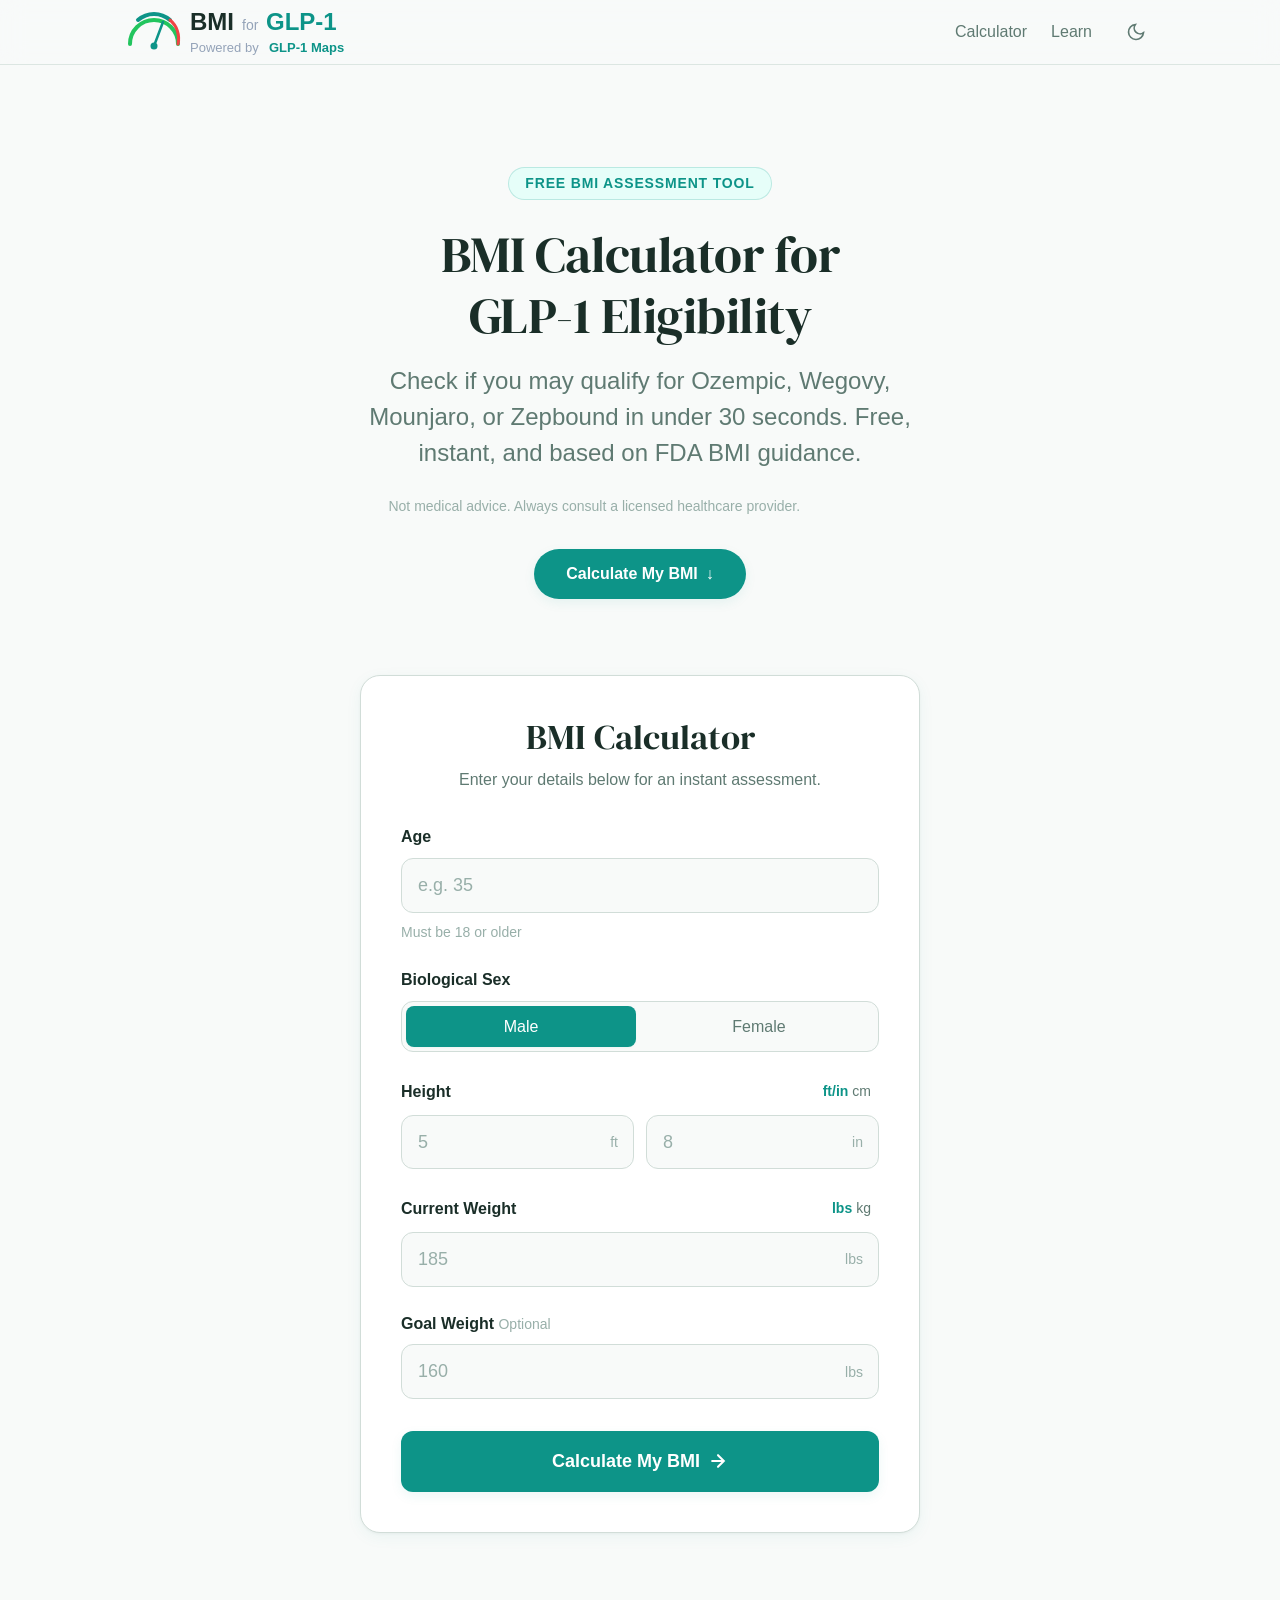
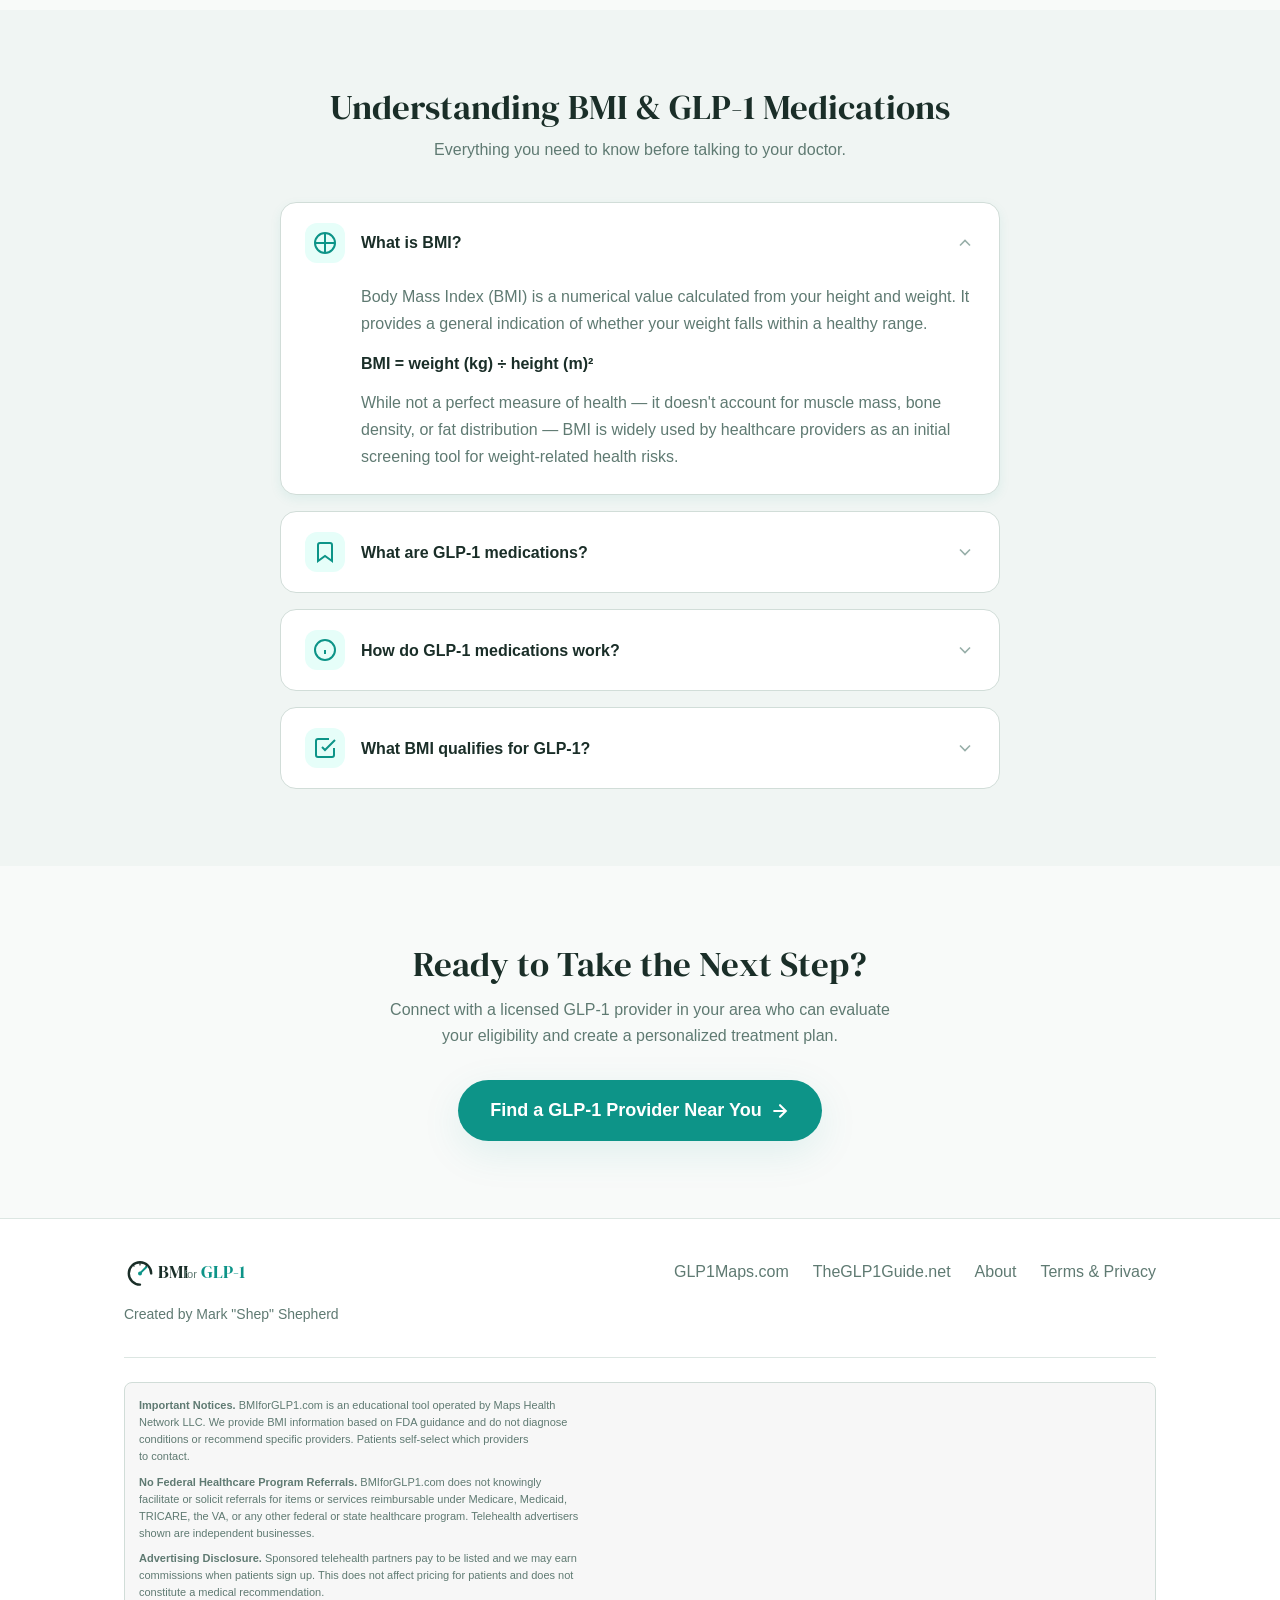
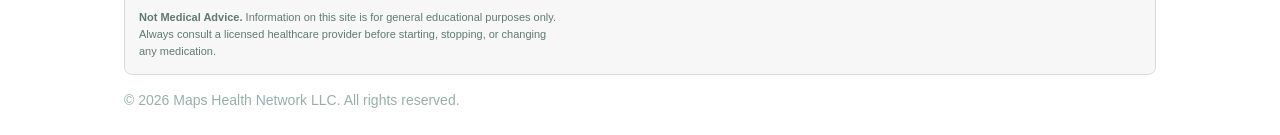
==== commit fe3a1b85: "SEO #5: Add /about author authority page (E-E-A-T)" ====
--- a/index.html
+++ b/index.html
@@ -695,6 +695,7 @@
         <div class="footer-links">
           <a href="https://www.glp1maps.com" target="_blank" rel="noopener">GLP1Maps.com</a>
           <a href="https://www.theglp1guide.net" target="_blank" rel="noopener">TheGLP1Guide.net</a>
+          <a href="/about.html">About</a>
           <a href="#" rel="noopener">Terms &amp; Privacy</a>
         </div>
       </div>
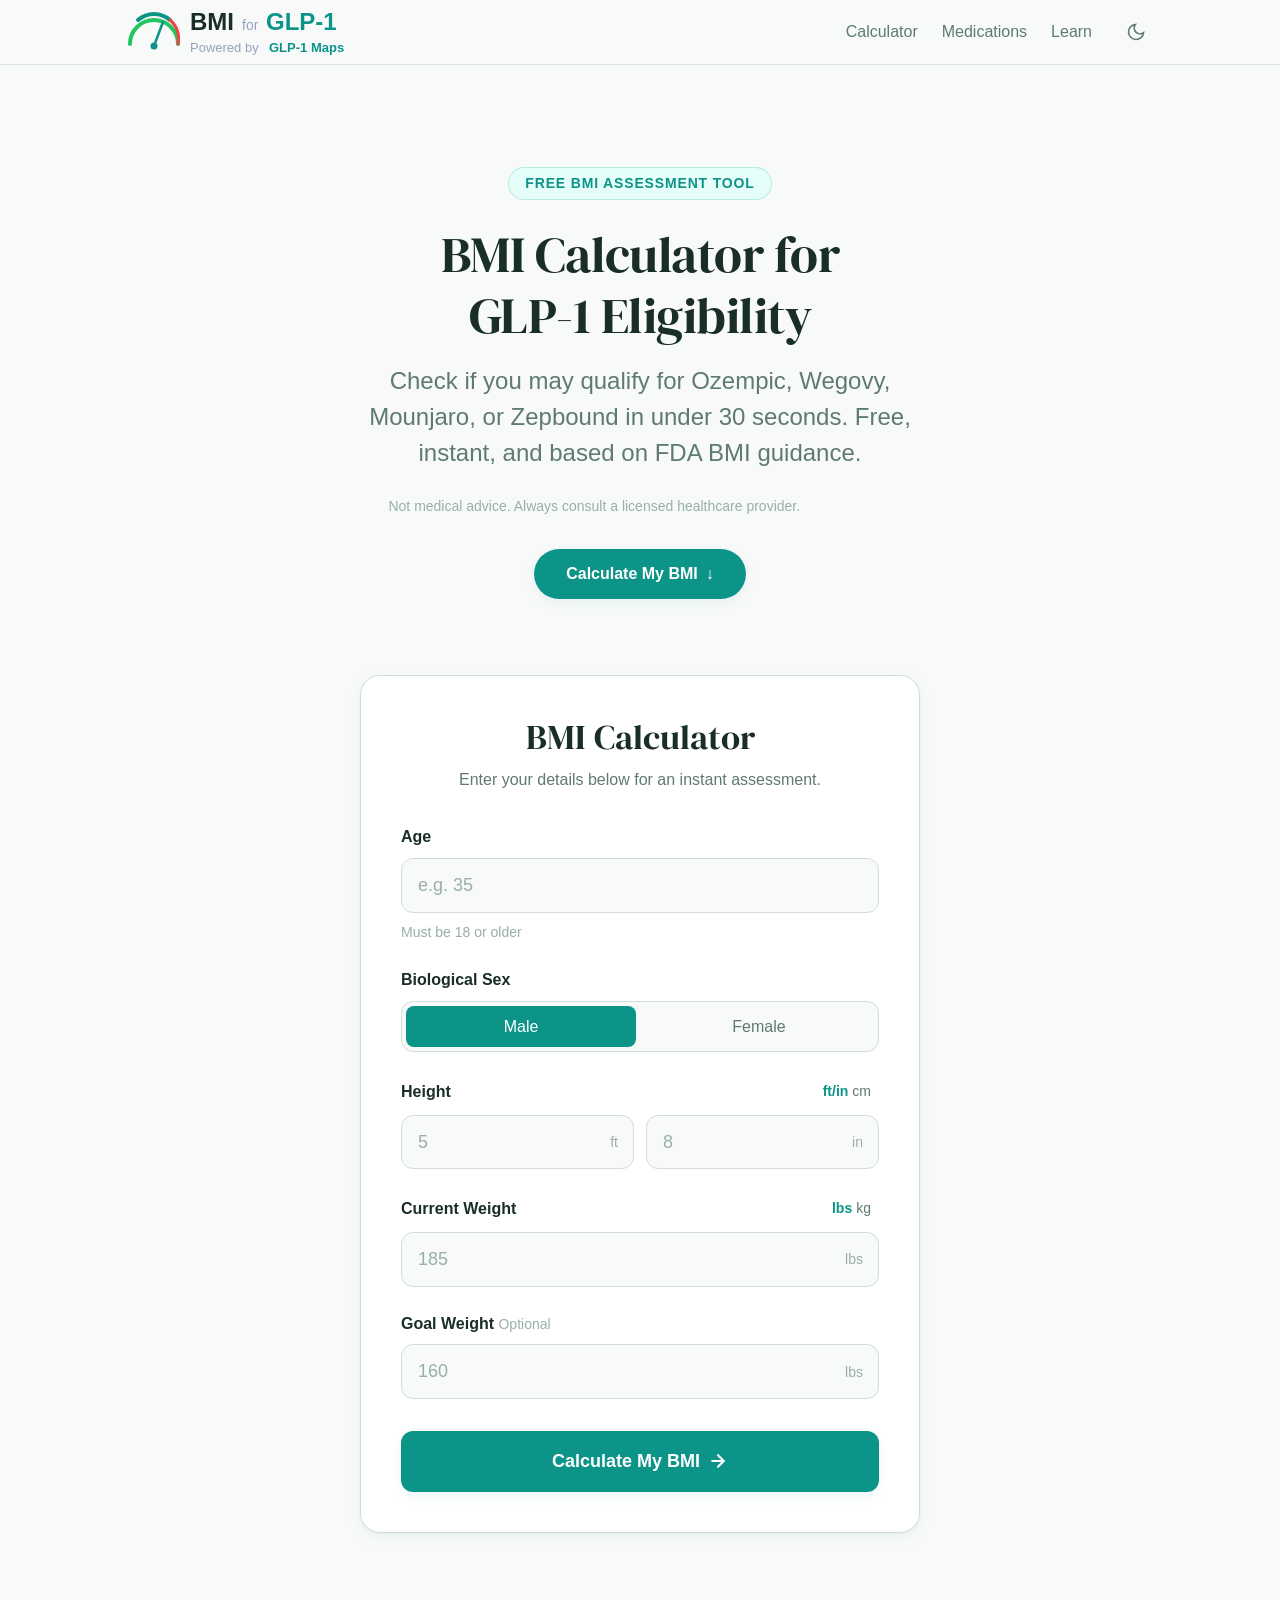
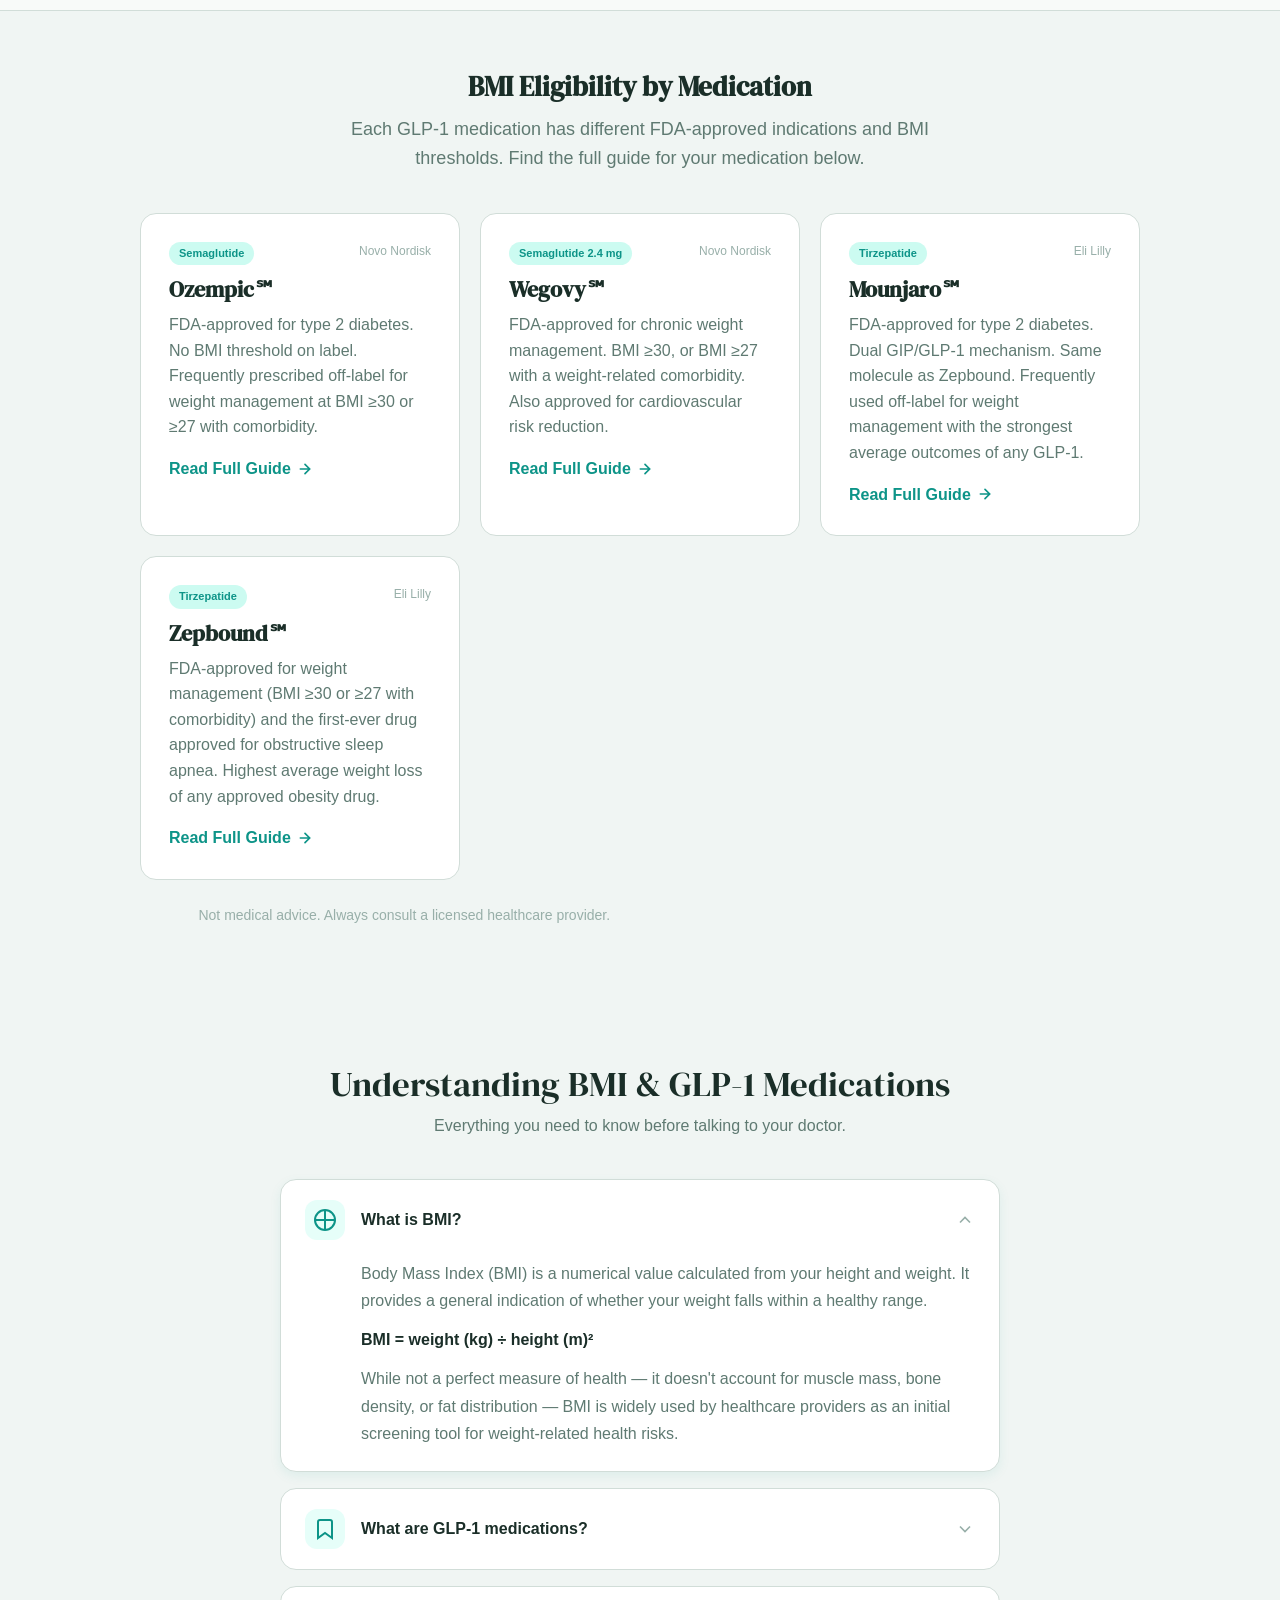
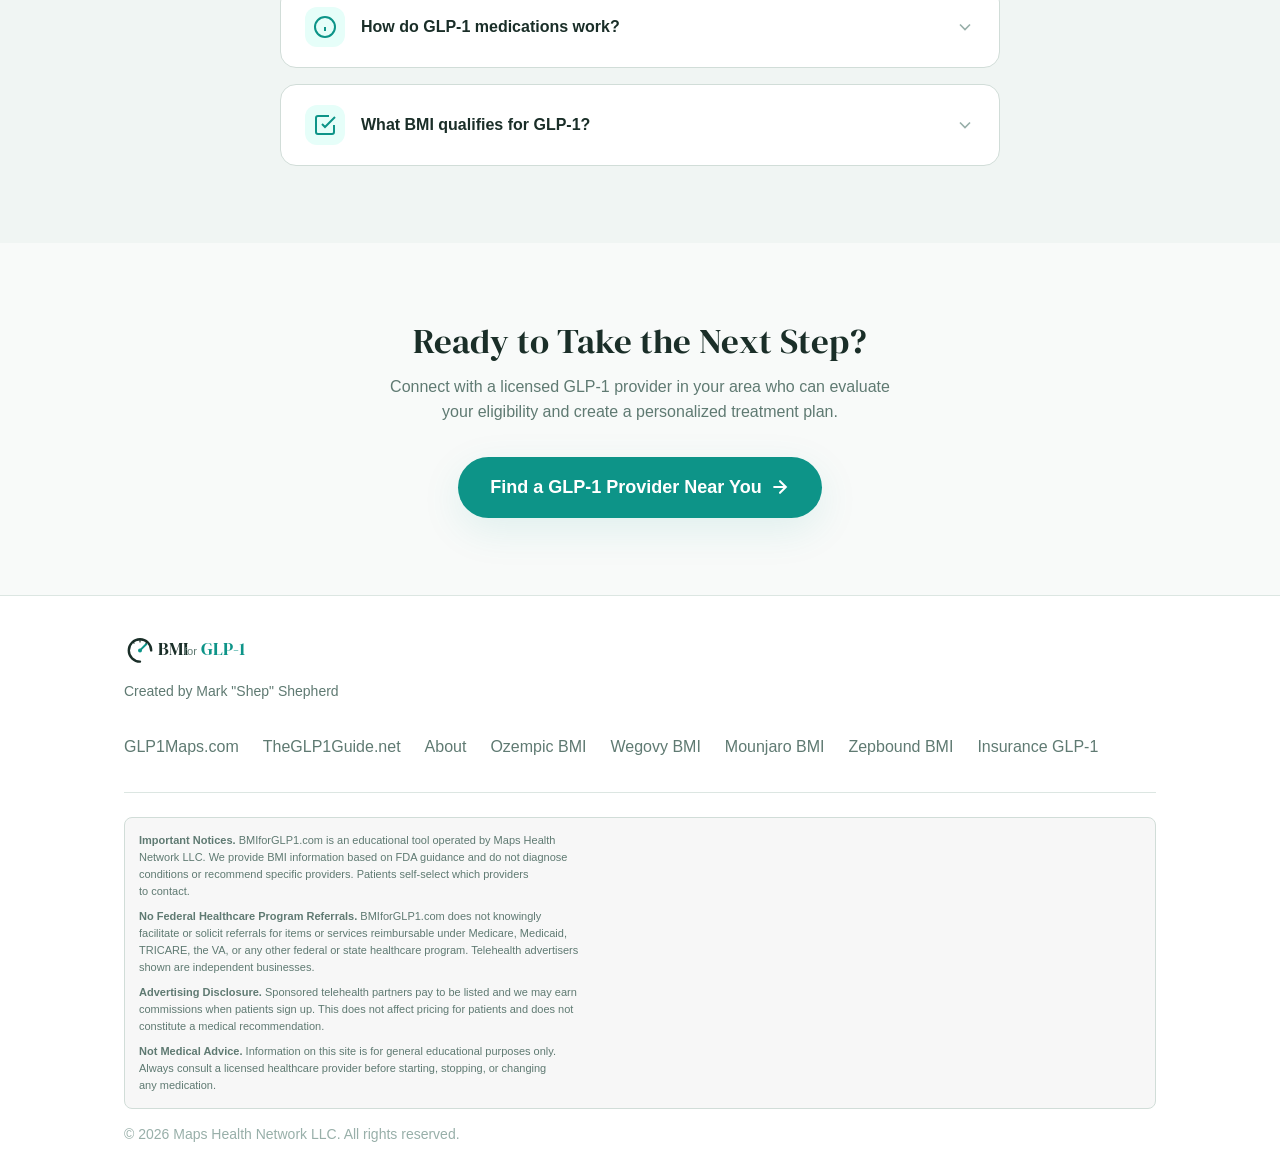
==== commit b1a4f551: "Build 4-medication BMI eligibility content cluster (Ozempic, Wegovy, Mounjaro, Zepbound) per May 6 a" ====
--- a/index.html
+++ b/index.html
@@ -220,6 +220,7 @@
       </a>
       <nav class="header-nav">
         <a href="#calculator" class="nav-link">Calculator</a>
+        <a href="#medication-eligibility" class="nav-link">Medications</a>
         <a href="#learn" class="nav-link">Learn</a>
         <button data-theme-toggle aria-label="Switch to dark mode" class="theme-toggle">
           <svg width="20" height="20" viewBox="0 0 24 24" fill="none" stroke="currentColor" stroke-width="2"><path d="M21 12.79A9 9 0 1 1 11.21 3 7 7 0 0 0 21 12.79z"/></svg>
@@ -573,7 +574,71 @@
       </div>
     </section>
 
-    <!-- Educational Section -->
+    <!-- BMI Eligibility by Medication -->
+    <section id="medication-eligibility" style="padding:60px 0; background:var(--color-surface-2); border-top:1px solid var(--color-border);">
+      <div class="container">
+        <h2 style="font-family:var(--font-display);font-size:clamp(1.5rem,1rem+2vw,2.25rem);color:var(--color-text);text-align:center;margin-bottom:12px">BMI Eligibility by Medication</h2>
+        <p style="font-size:var(--text-base);color:var(--color-text-muted);text-align:center;max-width:600px;margin:0 auto 40px">Each GLP-1 medication has different FDA-approved indications and BMI thresholds. Find the full guide for your medication below.</p>
+        <div style="display:grid;grid-template-columns:repeat(auto-fit,minmax(260px,1fr));gap:20px;max-width:1000px;margin:0 auto">
+
+          <!-- Ozempic card -->
+          <a href="/ozempic-bmi.html" style="display:block;padding:28px;background:var(--color-surface);border:1px solid var(--color-border);border-radius:16px;text-decoration:none;transition:box-shadow 0.2s,border-color 0.2s" onmouseover="this.style.boxShadow='0 4px 16px rgba(13,148,136,0.12)';this.style.borderColor='var(--color-primary)'" onmouseout="this.style.boxShadow='none';this.style.borderColor='var(--color-border)'">
+            <div style="display:flex;justify-content:space-between;align-items:flex-start;margin-bottom:12px">
+              <span style="font-size:11px;font-weight:600;background:var(--color-primary-light);color:var(--color-primary);padding:3px 10px;border-radius:99px">Semaglutide</span>
+              <span style="font-size:12px;color:var(--color-text-faint)">Novo Nordisk</span>
+            </div>
+            <h3 style="font-family:var(--font-display);font-size:1.4rem;color:var(--color-text);margin:0 0 8px">Ozempic&#8480;</h3>
+            <p style="font-size:var(--text-sm);color:var(--color-text-muted);margin:0 0 16px;line-height:1.6">FDA-approved for type 2 diabetes. No BMI threshold on label. Frequently prescribed off-label for weight management at BMI &ge;30 or &ge;27 with comorbidity.</p>
+            <div style="display:flex;align-items:center;gap:6px;font-size:var(--text-sm);font-weight:600;color:var(--color-primary)">
+              Read Full Guide <svg width="16" height="16" viewBox="0 0 24 24" fill="none" stroke="currentColor" stroke-width="2.5" stroke-linecap="round"><path d="M5 12h14M12 5l7 7-7 7"/></svg>
+            </div>
+          </a>
+
+          <!-- Wegovy card -->
+          <a href="/wegovy-bmi.html" style="display:block;padding:28px;background:var(--color-surface);border:1px solid var(--color-border);border-radius:16px;text-decoration:none;transition:box-shadow 0.2s,border-color 0.2s" onmouseover="this.style.boxShadow='0 4px 16px rgba(13,148,136,0.12)';this.style.borderColor='var(--color-primary)'" onmouseout="this.style.boxShadow='none';this.style.borderColor='var(--color-border)'">
+            <div style="display:flex;justify-content:space-between;align-items:flex-start;margin-bottom:12px">
+              <span style="font-size:11px;font-weight:600;background:var(--color-primary-light);color:var(--color-primary);padding:3px 10px;border-radius:99px">Semaglutide 2.4 mg</span>
+              <span style="font-size:12px;color:var(--color-text-faint)">Novo Nordisk</span>
+            </div>
+            <h3 style="font-family:var(--font-display);font-size:1.4rem;color:var(--color-text);margin:0 0 8px">Wegovy&#8480;</h3>
+            <p style="font-size:var(--text-sm);color:var(--color-text-muted);margin:0 0 16px;line-height:1.6">FDA-approved for chronic weight management. BMI &ge;30, or BMI &ge;27 with a weight-related comorbidity. Also approved for cardiovascular risk reduction.</p>
+            <div style="display:flex;align-items:center;gap:6px;font-size:var(--text-sm);font-weight:600;color:var(--color-primary)">
+              Read Full Guide <svg width="16" height="16" viewBox="0 0 24 24" fill="none" stroke="currentColor" stroke-width="2.5" stroke-linecap="round"><path d="M5 12h14M12 5l7 7-7 7"/></svg>
+            </div>
+          </a>
+
+          <!-- Mounjaro card -->
+          <a href="/mounjaro-bmi.html" style="display:block;padding:28px;background:var(--color-surface);border:1px solid var(--color-border);border-radius:16px;text-decoration:none;transition:box-shadow 0.2s,border-color 0.2s" onmouseover="this.style.boxShadow='0 4px 16px rgba(13,148,136,0.12)';this.style.borderColor='var(--color-primary)'" onmouseout="this.style.boxShadow='none';this.style.borderColor='var(--color-border)'">
+            <div style="display:flex;justify-content:space-between;align-items:flex-start;margin-bottom:12px">
+              <span style="font-size:11px;font-weight:600;background:var(--color-primary-light);color:var(--color-primary);padding:3px 10px;border-radius:99px">Tirzepatide</span>
+              <span style="font-size:12px;color:var(--color-text-faint)">Eli Lilly</span>
+            </div>
+            <h3 style="font-family:var(--font-display);font-size:1.4rem;color:var(--color-text);margin:0 0 8px">Mounjaro&#8480;</h3>
+            <p style="font-size:var(--text-sm);color:var(--color-text-muted);margin:0 0 16px;line-height:1.6">FDA-approved for type 2 diabetes. Dual GIP/GLP-1 mechanism. Same molecule as Zepbound. Frequently used off-label for weight management with the strongest average outcomes of any GLP-1.</p>
+            <div style="display:flex;align-items:center;gap:6px;font-size:var(--text-sm);font-weight:600;color:var(--color-primary)">
+              Read Full Guide <svg width="16" height="16" viewBox="0 0 24 24" fill="none" stroke="currentColor" stroke-width="2.5" stroke-linecap="round"><path d="M5 12h14M12 5l7 7-7 7"/></svg>
+            </div>
+          </a>
+
+          <!-- Zepbound card -->
+          <a href="/zepbound-bmi.html" style="display:block;padding:28px;background:var(--color-surface);border:1px solid var(--color-border);border-radius:16px;text-decoration:none;transition:box-shadow 0.2s,border-color 0.2s" onmouseover="this.style.boxShadow='0 4px 16px rgba(13,148,136,0.12)';this.style.borderColor='var(--color-primary)'" onmouseout="this.style.boxShadow='none';this.style.borderColor='var(--color-border)'">
+            <div style="display:flex;justify-content:space-between;align-items:flex-start;margin-bottom:12px">
+              <span style="font-size:11px;font-weight:600;background:var(--color-primary-light);color:var(--color-primary);padding:3px 10px;border-radius:99px">Tirzepatide</span>
+              <span style="font-size:12px;color:var(--color-text-faint)">Eli Lilly</span>
+            </div>
+            <h3 style="font-family:var(--font-display);font-size:1.4rem;color:var(--color-text);margin:0 0 8px">Zepbound&#8480;</h3>
+            <p style="font-size:var(--text-sm);color:var(--color-text-muted);margin:0 0 16px;line-height:1.6">FDA-approved for weight management (BMI &ge;30 or &ge;27 with comorbidity) and the first-ever drug approved for obstructive sleep apnea. Highest average weight loss of any approved obesity drug.</p>
+            <div style="display:flex;align-items:center;gap:6px;font-size:var(--text-sm);font-weight:600;color:var(--color-primary)">
+              Read Full Guide <svg width="16" height="16" viewBox="0 0 24 24" fill="none" stroke="currentColor" stroke-width="2.5" stroke-linecap="round"><path d="M5 12h14M12 5l7 7-7 7"/></svg>
+            </div>
+          </a>
+
+        </div>
+        <p style="text-align:center;font-size:var(--text-xs);color:var(--color-text-faint);margin-top:24px">Not medical advice. Always consult a licensed healthcare provider.</p>
+      </div>
+    </section>
+
+        <!-- Educational Section -->
     <section class="education-section" id="learn">
       <div class="container">
         <h2 class="section-title">Understanding BMI &amp; GLP-1 Medications</h2>
@@ -696,7 +761,11 @@
           <a href="https://www.glp1maps.com" target="_blank" rel="noopener">GLP1Maps.com</a>
           <a href="https://www.theglp1guide.net" target="_blank" rel="noopener">TheGLP1Guide.net</a>
           <a href="/about.html">About</a>
-          <a href="#" rel="noopener">Terms &amp; Privacy</a>
+          <a href="/ozempic-bmi.html">Ozempic BMI</a>
+          <a href="/wegovy-bmi.html">Wegovy BMI</a>
+          <a href="/mounjaro-bmi.html">Mounjaro BMI</a>
+          <a href="/zepbound-bmi.html">Zepbound BMI</a>
+          <a href="https://www.insuranceglp1.com" target="_blank" rel="noopener">Insurance GLP-1</a>
         </div>
       </div>
       <div class="footer-bottom" style="display:block">
